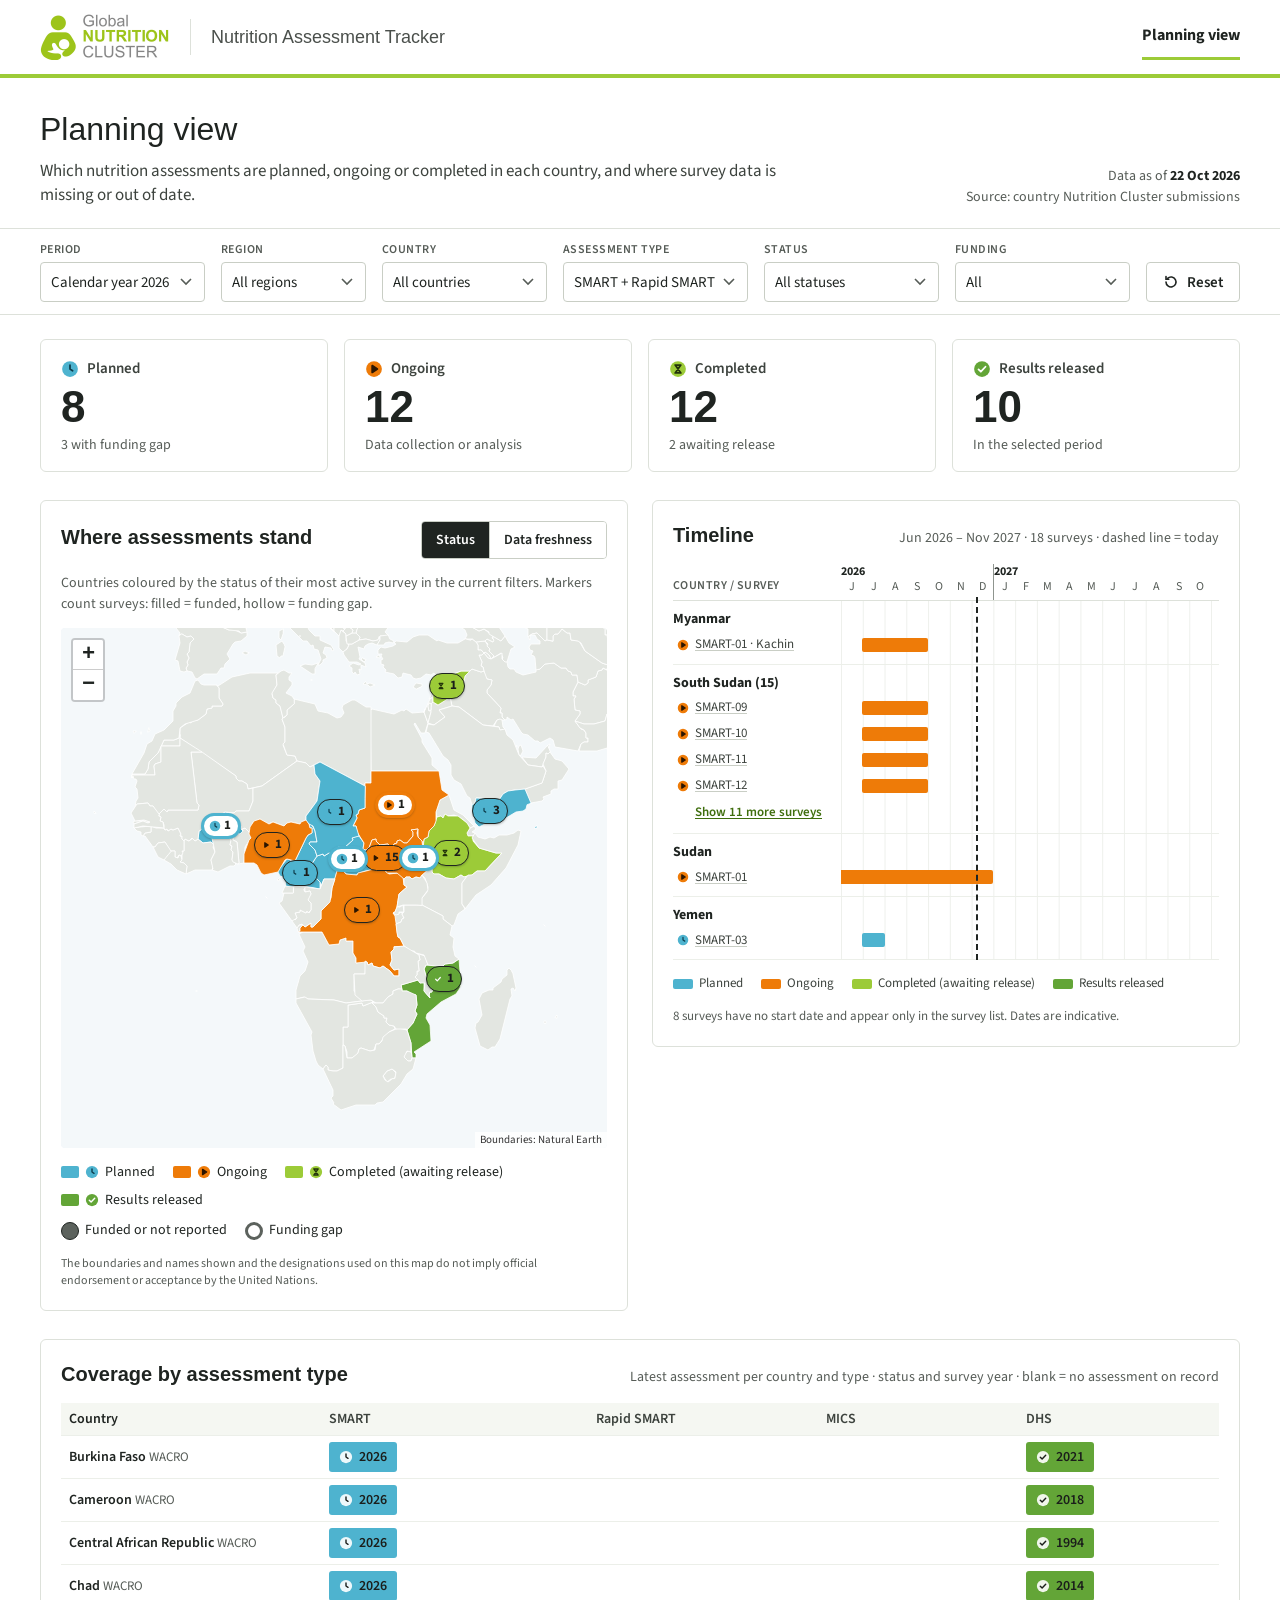
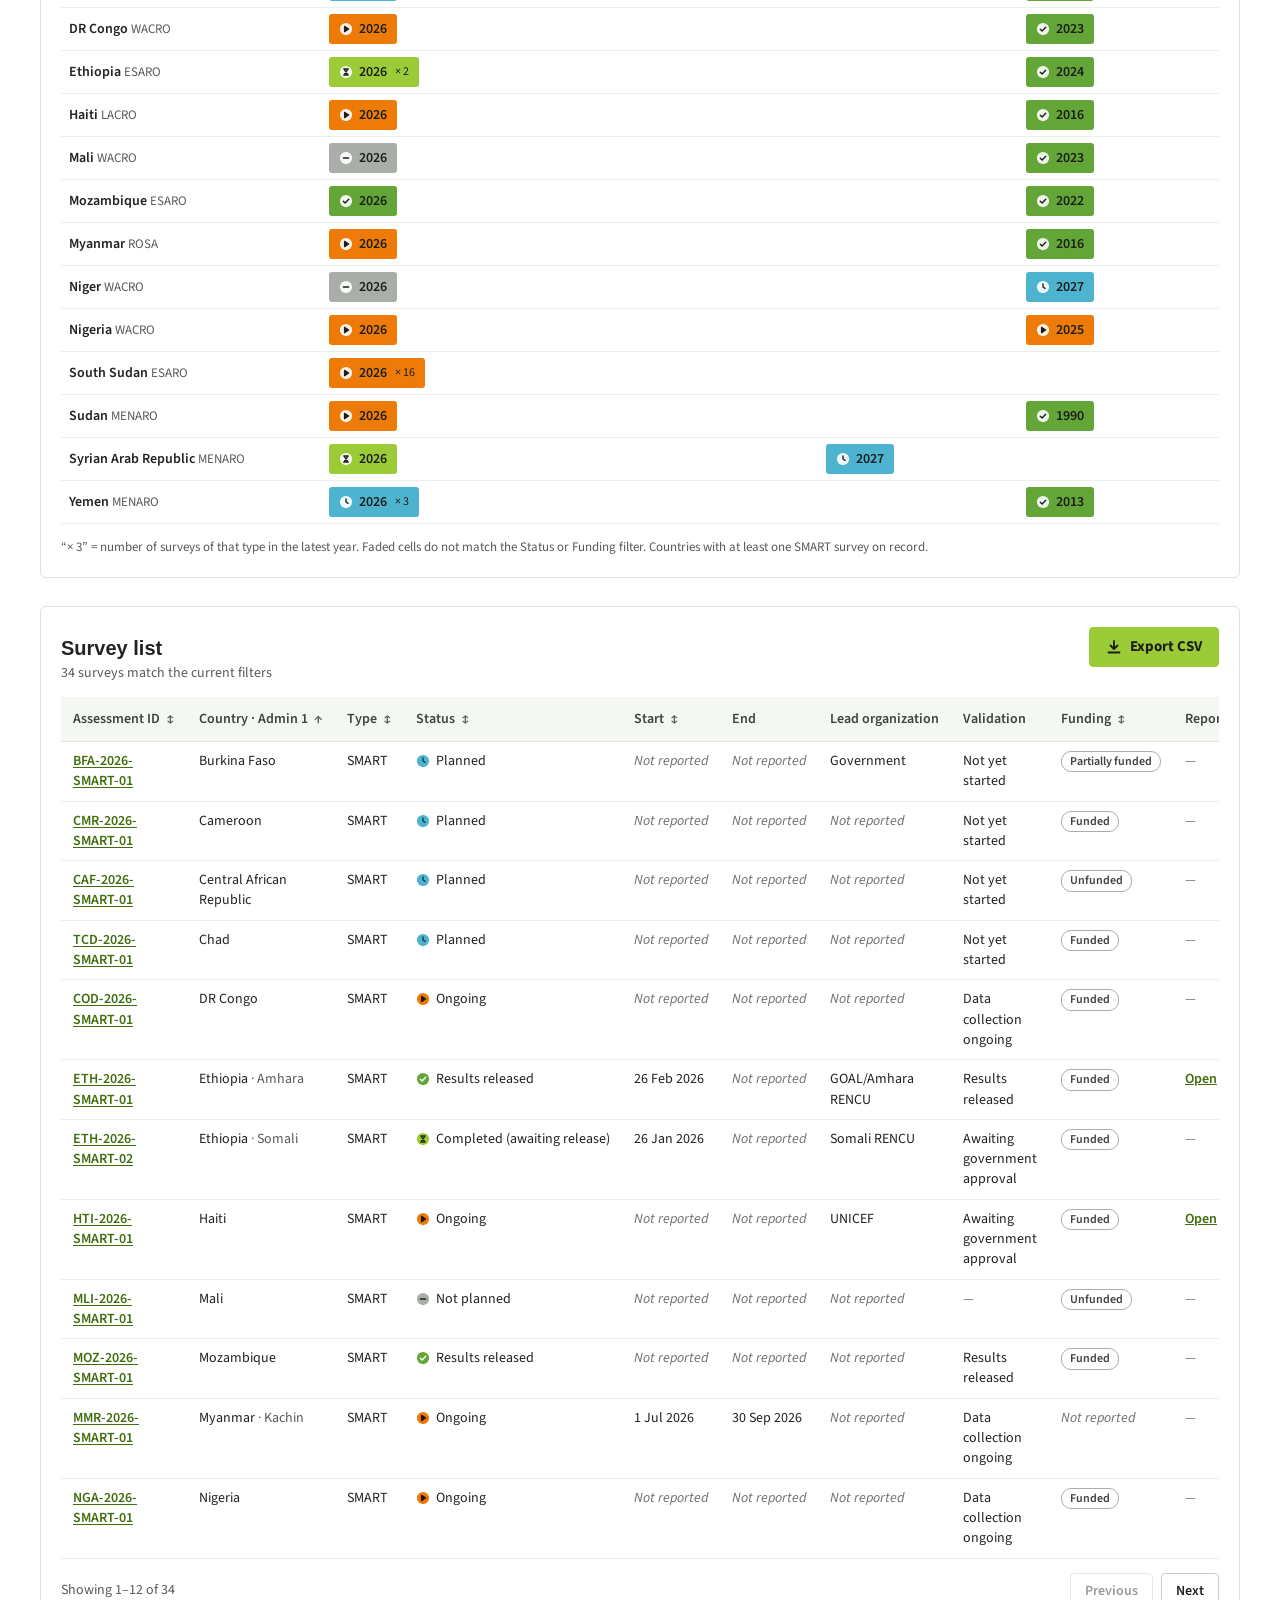
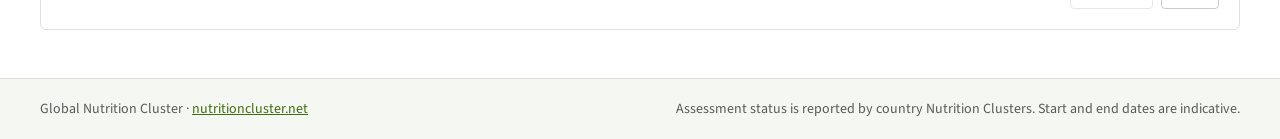
==== index.html @ 2337a6bb "Responsive and accessibility pass: mobile filters, skip link, landmarks" ====
<!doctype html>
<html lang="en">
<head>
  <meta charset="utf-8">
  <meta name="viewport" content="width=device-width, initial-scale=1">
  <title>Planning view – GNC Nutrition Assessment Tracker</title>
  <meta name="description" content="Which nutrition assessments (SMART, Rapid SMART, MICS, DHS) are planned, ongoing or completed in each country, and where survey data is missing or out of date.">
  <link rel="icon" href="data:image/svg+xml,%3Csvg xmlns=%27http://www.w3.org/2000/svg%27 viewBox=%270 0 16 16%27%3E%3Ccircle cx=%278%27 cy=%278%27 r=%277%27 fill=%27%239CCB38%27/%3E%3C/svg%3E">
  <link rel="preconnect" href="https://fonts.googleapis.com">
  <link rel="preconnect" href="https://fonts.gstatic.com" crossorigin>
  <link href="https://fonts.googleapis.com/css2?family=Source+Sans+3:wght@400;600;700&display=swap" rel="stylesheet">
  <link rel="stylesheet" href="assets/vendor/leaflet-1.9.4/leaflet.css">
  <link rel="stylesheet" href="assets/css/tokens.css">
  <link rel="stylesheet" href="assets/css/main.css">
  <script src="assets/vendor/leaflet-1.9.4/leaflet.js"></script>
  <script type="module" src="assets/js/main.js"></script>
</head>
<body>
  <a class="skip-link" href="#content">Skip to the dashboard</a>
  <header class="site-header">
    <div class="wrap">
      <div class="brand">
        <a href="https://www.nutritioncluster.net" aria-label="Global Nutrition Cluster home">
          <img src="assets/img/gnc-logo.png" alt="Global Nutrition Cluster" width="130" height="46">
        </a>
        <span class="brand-divider" aria-hidden="true"></span>
        <span class="brand-name">Nutrition Assessment Tracker</span>
      </div>
      <!-- Results, Methodology and Data & downloads tabs will be added when those pages exist -->
      <nav class="site-nav" aria-label="Tracker sections">
        <a href="./" aria-current="page">Planning view</a>
      </nav>
    </div>
  </header>

  <main id="main">
  <section class="page-title">
    <div class="wrap">
      <div>
        <h1>Planning view</h1>
        <p>Which nutrition assessments are planned, ongoing or completed in each country, and where survey data is missing or out of date.</p>
      </div>
      <div class="data-asof">Data as of <strong id="data-date">…</strong><br>Source: country Nutrition Cluster submissions</div>
    </div>
  </section>

  <div class="filter-bar">
    <form class="filter-form wrap" id="filters" aria-label="Filters"></form>
  </div>

  <div class="content wrap" id="content" tabindex="-1">
    <!-- KPI band -->
    <section class="kpi-band" id="kpis" aria-label="Key figures"></section>

    <!-- Map and timeline -->
    <section class="views">
      <div class="card" id="map-card"></div>
      <div class="card" id="timeline-card"></div>
    </section>

    <!-- Coverage matrix (filled by matrix.js) -->
    <section class="card" id="matrix-card" aria-label="Coverage by assessment type"></section>

    <!-- Survey list (filled by list.js) -->
    <section class="card" id="list-card" aria-label="Survey list"></section>
  </div>
  </main>

  <footer class="site-footer">
    <div class="wrap">
      <span>Global Nutrition Cluster · <a href="https://www.nutritioncluster.net">nutritioncluster.net</a></span>
      <span>Assessment status is reported by country Nutrition Clusters. Start and end dates are indicative.</span>
    </div>
  </footer>

  <!-- Survey detail panel (filled by panel.js) -->
  <div id="panel"></div>
</body>
</html>
---- assets/vendor/leaflet-1.9.4/leaflet.css ----
/* required styles */

.leaflet-pane,
.leaflet-tile,
.leaflet-marker-icon,
.leaflet-marker-shadow,
.leaflet-tile-container,
.leaflet-pane > svg,
.leaflet-pane > canvas,
.leaflet-zoom-box,
.leaflet-image-layer,
.leaflet-layer {
	position: absolute;
	left: 0;
	top: 0;
	}
.leaflet-container {
	overflow: hidden;
	}
.leaflet-tile,
.leaflet-marker-icon,
.leaflet-marker-shadow {
	-webkit-user-select: none;
	   -moz-user-select: none;
	        user-select: none;
	  -webkit-user-drag: none;
	}
/* Prevents IE11 from highlighting tiles in blue */
.leaflet-tile::selection {
	background: transparent;
}
/* Safari renders non-retina tile on retina better with this, but Chrome is worse */
.leaflet-safari .leaflet-tile {
	image-rendering: -webkit-optimize-contrast;
	}
/* hack that prevents hw layers "stretching" when loading new tiles */
.leaflet-safari .leaflet-tile-container {
	width: 1600px;
	height: 1600px;
	-webkit-transform-origin: 0 0;
	}
.leaflet-marker-icon,
.leaflet-marker-shadow {
	display: block;
	}
/* .leaflet-container svg: reset svg max-width decleration shipped in Joomla! (joomla.org) 3.x */
/* .leaflet-container img: map is broken in FF if you have max-width: 100% on tiles */
.leaflet-container .leaflet-overlay-pane svg {
	max-width: none !important;
	max-height: none !important;
	}
.leaflet-container .leaflet-marker-pane img,
.leaflet-container .leaflet-shadow-pane img,
.leaflet-container .leaflet-tile-pane img,
.leaflet-container img.leaflet-image-layer,
.leaflet-container .leaflet-tile {
	max-width: none !important;
	max-height: none !important;
	width: auto;
	padding: 0;
	}

.leaflet-container img.leaflet-tile {
	/* See: https://bugs.chromium.org/p/chromium/issues/detail?id=600120 */
	mix-blend-mode: plus-lighter;
}

.leaflet-container.leaflet-touch-zoom {
	-ms-touch-action: pan-x pan-y;
	touch-action: pan-x pan-y;
	}
.leaflet-container.leaflet-touch-drag {
	-ms-touch-action: pinch-zoom;
	/* Fallback for FF which doesn't support pinch-zoom */
	touch-action: none;
	touch-action: pinch-zoom;
}
.leaflet-container.leaflet-touch-drag.leaflet-touch-zoom {
	-ms-touch-action: none;
	touch-action: none;
}
.leaflet-container {
	-webkit-tap-highlight-color: transparent;
}
.leaflet-container a {
	-webkit-tap-highlight-color: rgba(51, 181, 229, 0.4);
}
.leaflet-tile {
	filter: inherit;
	visibility: hidden;
	}
.leaflet-tile-loaded {
	visibility: inherit;
	}
.leaflet-zoom-box {
	width: 0;
	height: 0;
	-moz-box-sizing: border-box;
	     box-sizing: border-box;
	z-index: 800;
	}
/* workaround for https://bugzilla.mozilla.org/show_bug.cgi?id=888319 */
.leaflet-overlay-pane svg {
	-moz-user-select: none;
	}

.leaflet-pane         { z-index: 400; }

.leaflet-tile-pane    { z-index: 200; }
.leaflet-overlay-pane { z-index: 400; }
.leaflet-shadow-pane  { z-index: 500; }
.leaflet-marker-pane  { z-index: 600; }
.leaflet-tooltip-pane   { z-index: 650; }
.leaflet-popup-pane   { z-index: 700; }

.leaflet-map-pane canvas { z-index: 100; }
.leaflet-map-pane svg    { z-index: 200; }

.leaflet-vml-shape {
	width: 1px;
	height: 1px;
	}
.lvml {
	behavior: url(#default#VML);
	display: inline-block;
	position: absolute;
	}


/* control positioning */

.leaflet-control {
	position: relative;
	z-index: 800;
	pointer-events: visiblePainted; /* IE 9-10 doesn't have auto */
	pointer-events: auto;
	}
.leaflet-top,
.leaflet-bottom {
	position: absolute;
	z-index: 1000;
	pointer-events: none;
	}
.leaflet-top {
	top: 0;
	}
.leaflet-right {
	right: 0;
	}
.leaflet-bottom {
	bottom: 0;
	}
.leaflet-left {
	left: 0;
	}
.leaflet-control {
	float: left;
	clear: both;
	}
.leaflet-right .leaflet-control {
	float: right;
	}
.leaflet-top .leaflet-control {
	margin-top: 10px;
	}
.leaflet-bottom .leaflet-control {
	margin-bottom: 10px;
	}
.leaflet-left .leaflet-control {
	margin-left: 10px;
	}
.leaflet-right .leaflet-control {
	margin-right: 10px;
	}


/* zoom and fade animations */

.leaflet-fade-anim .leaflet-popup {
	opacity: 0;
	-webkit-transition: opacity 0.2s linear;
	   -moz-transition: opacity 0.2s linear;
	        transition: opacity 0.2s linear;
	}
.leaflet-fade-anim .leaflet-map-pane .leaflet-popup {
	opacity: 1;
	}
.leaflet-zoom-animated {
	-webkit-transform-origin: 0 0;
	    -ms-transform-origin: 0 0;
	        transform-origin: 0 0;
	}
svg.leaflet-zoom-animated {
	will-change: transform;
}

.leaflet-zoom-anim .leaflet-zoom-animated {
	-webkit-transition: -webkit-transform 0.25s cubic-bezier(0,0,0.25,1);
	   -moz-transition:    -moz-transform 0.25s cubic-bezier(0,0,0.25,1);
	        transition:         transform 0.25s cubic-bezier(0,0,0.25,1);
	}
.leaflet-zoom-anim .leaflet-tile,
.leaflet-pan-anim .leaflet-tile {
	-webkit-transition: none;
	   -moz-transition: none;
	        transition: none;
	}

.leaflet-zoom-anim .leaflet-zoom-hide {
	visibility: hidden;
	}


/* cursors */

.leaflet-interactive {
	cursor: pointer;
	}
.leaflet-grab {
	cursor: -webkit-grab;
	cursor:    -moz-grab;
	cursor:         grab;
	}
.leaflet-crosshair,
.leaflet-crosshair .leaflet-interactive {
	cursor: crosshair;
	}
.leaflet-popup-pane,
.leaflet-control {
	cursor: auto;
	}
.leaflet-dragging .leaflet-grab,
.leaflet-dragging .leaflet-grab .leaflet-interactive,
.leaflet-dragging .leaflet-marker-draggable {
	cursor: move;
	cursor: -webkit-grabbing;
	cursor:    -moz-grabbing;
	cursor:         grabbing;
	}

/* marker & overlays interactivity */
.leaflet-marker-icon,
.leaflet-marker-shadow,
.leaflet-image-layer,
.leaflet-pane > svg path,
.leaflet-tile-container {
	pointer-events: none;
	}

.leaflet-marker-icon.leaflet-interactive,
.leaflet-image-layer.leaflet-interactive,
.leaflet-pane > svg path.leaflet-interactive,
svg.leaflet-image-layer.leaflet-interactive path {
	pointer-events: visiblePainted; /* IE 9-10 doesn't have auto */
	pointer-events: auto;
	}

/* visual tweaks */

.leaflet-container {
	background: #ddd;
	outline-offset: 1px;
	}
.leaflet-container a {
	color: #0078A8;
	}
.leaflet-zoom-box {
	border: 2px dotted #38f;
	background: rgba(255,255,255,0.5);
	}


/* general typography */
.leaflet-container {
	font-family: "Helvetica Neue", Arial, Helvetica, sans-serif;
	font-size: 12px;
	font-size: 0.75rem;
	line-height: 1.5;
	}


/* general toolbar styles */

.leaflet-bar {
	box-shadow: 0 1px 5px rgba(0,0,0,0.65);
	border-radius: 4px;
	}
.leaflet-bar a {
	background-color: #fff;
	border-bottom: 1px solid #ccc;
	width: 26px;
	height: 26px;
	line-height: 26px;
	display: block;
	text-align: center;
	text-decoration: none;
	color: black;
	}
.leaflet-bar a,
.leaflet-control-layers-toggle {
	background-position: 50% 50%;
	background-repeat: no-repeat;
	display: block;
	}
.leaflet-bar a:hover,
.leaflet-bar a:focus {
	background-color: #f4f4f4;
	}
.leaflet-bar a:first-child {
	border-top-left-radius: 4px;
	border-top-right-radius: 4px;
	}
.leaflet-bar a:last-child {
	border-bottom-left-radius: 4px;
	border-bottom-right-radius: 4px;
	border-bottom: none;
	}
.leaflet-bar a.leaflet-disabled {
	cursor: default;
	background-color: #f4f4f4;
	color: #bbb;
	}

.leaflet-touch .leaflet-bar a {
	width: 30px;
	height: 30px;
	line-height: 30px;
	}
.leaflet-touch .leaflet-bar a:first-child {
	border-top-left-radius: 2px;
	border-top-right-radius: 2px;
	}
.leaflet-touch .leaflet-bar a:last-child {
	border-bottom-left-radius: 2px;
	border-bottom-right-radius: 2px;
	}

/* zoom control */

.leaflet-control-zoom-in,
.leaflet-control-zoom-out {
	font: bold 18px 'Lucida Console', Monaco, monospace;
	text-indent: 1px;
	}

.leaflet-touch .leaflet-control-zoom-in, .leaflet-touch .leaflet-control-zoom-out  {
	font-size: 22px;
	}


/* layers control */

.leaflet-control-layers {
	box-shadow: 0 1px 5px rgba(0,0,0,0.4);
	background: #fff;
	border-radius: 5px;
	}
.leaflet-control-layers-toggle {
	background-image: url(images/layers.png);
	width: 36px;
	height: 36px;
	}
.leaflet-retina .leaflet-control-layers-toggle {
	background-image: url(images/layers-2x.png);
	background-size: 26px 26px;
	}
.leaflet-touch .leaflet-control-layers-toggle {
	width: 44px;
	height: 44px;
	}
.leaflet-control-layers .leaflet-control-layers-list,
.leaflet-control-layers-expanded .leaflet-control-layers-toggle {
	display: none;
	}
.leaflet-control-layers-expanded .leaflet-control-layers-list {
	display: block;
	position: relative;
	}
.leaflet-control-layers-expanded {
	padding: 6px 10px 6px 6px;
	color: #333;
	background: #fff;
	}
.leaflet-control-layers-scrollbar {
	overflow-y: scroll;
	overflow-x: hidden;
	padding-right: 5px;
	}
.leaflet-control-layers-selector {
	margin-top: 2px;
	position: relative;
	top: 1px;
	}
.leaflet-control-layers label {
	display: block;
	font-size: 13px;
	font-size: 1.08333em;
	}
.leaflet-control-layers-separator {
	height: 0;
	border-top: 1px solid #ddd;
	margin: 5px -10px 5px -6px;
	}

/* Default icon URLs */
.leaflet-default-icon-path { /* used only in path-guessing heuristic, see L.Icon.Default */
	background-image: url(images/marker-icon.png);
	}


/* attribution and scale controls */

.leaflet-container .leaflet-control-attribution {
	background: #fff;
	background: rgba(255, 255, 255, 0.8);
	margin: 0;
	}
.leaflet-control-attribution,
.leaflet-control-scale-line {
	padding: 0 5px;
	color: #333;
	line-height: 1.4;
	}
.leaflet-control-attribution a {
	text-decoration: none;
	}
.leaflet-control-attribution a:hover,
.leaflet-control-attribution a:focus {
	text-decoration: underline;
	}
.leaflet-attribution-flag {
	display: inline !important;
	vertical-align: baseline !important;
	width: 1em;
	height: 0.6669em;
	}
.leaflet-left .leaflet-control-scale {
	margin-left: 5px;
	}
.leaflet-bottom .leaflet-control-scale {
	margin-bottom: 5px;
	}
.leaflet-control-scale-line {
	border: 2px solid #777;
	border-top: none;
	line-height: 1.1;
	padding: 2px 5px 1px;
	white-space: nowrap;
	-moz-box-sizing: border-box;
	     box-sizing: border-box;
	background: rgba(255, 255, 255, 0.8);
	text-shadow: 1px 1px #fff;
	}
.leaflet-control-scale-line:not(:first-child) {
	border-top: 2px solid #777;
	border-bottom: none;
	margin-top: -2px;
	}
.leaflet-control-scale-line:not(:first-child):not(:last-child) {
	border-bottom: 2px solid #777;
	}

.leaflet-touch .leaflet-control-attribution,
.leaflet-touch .leaflet-control-layers,
.leaflet-touch .leaflet-bar {
	box-shadow: none;
	}
.leaflet-touch .leaflet-control-layers,
.leaflet-touch .leaflet-bar {
	border: 2px solid rgba(0,0,0,0.2);
	background-clip: padding-box;
	}


/* popup */

.leaflet-popup {
	position: absolute;
	text-align: center;
	margin-bottom: 20px;
	}
.leaflet-popup-content-wrapper {
	padding: 1px;
	text-align: left;
	border-radius: 12px;
	}
.leaflet-popup-content {
	margin: 13px 24px 13px 20px;
	line-height: 1.3;
	font-size: 13px;
	font-size: 1.08333em;
	min-height: 1px;
	}
.leaflet-popup-content p {
	margin: 17px 0;
	margin: 1.3em 0;
	}
.leaflet-popup-tip-container {
	width: 40px;
	height: 20px;
	position: absolute;
	left: 50%;
	margin-top: -1px;
	margin-left: -20px;
	overflow: hidden;
	pointer-events: none;
	}
.leaflet-popup-tip {
	width: 17px;
	height: 17px;
	padding: 1px;

	margin: -10px auto 0;
	pointer-events: auto;

	-webkit-transform: rotate(45deg);
	   -moz-transform: rotate(45deg);
	    -ms-transform: rotate(45deg);
	        transform: rotate(45deg);
	}
.leaflet-popup-content-wrapper,
.leaflet-popup-tip {
	background: white;
	color: #333;
	box-shadow: 0 3px 14px rgba(0,0,0,0.4);
	}
.leaflet-container a.leaflet-popup-close-button {
	position: absolute;
	top: 0;
	right: 0;
	border: none;
	text-align: center;
	width: 24px;
	height: 24px;
	font: 16px/24px Tahoma, Verdana, sans-serif;
	color: #757575;
	text-decoration: none;
	background: transparent;
	}
.leaflet-container a.leaflet-popup-close-button:hover,
.leaflet-container a.leaflet-popup-close-button:focus {
	color: #585858;
	}
.leaflet-popup-scrolled {
	overflow: auto;
	}

.leaflet-oldie .leaflet-popup-content-wrapper {
	-ms-zoom: 1;
	}
.leaflet-oldie .leaflet-popup-tip {
	width: 24px;
	margin: 0 auto;

	-ms-filter: "progid:DXImageTransform.Microsoft.Matrix(M11=0.70710678, M12=0.70710678, M21=-0.70710678, M22=0.70710678)";
	filter: progid:DXImageTransform.Microsoft.Matrix(M11=0.70710678, M12=0.70710678, M21=-0.70710678, M22=0.70710678);
	}

.leaflet-oldie .leaflet-control-zoom,
.leaflet-oldie .leaflet-control-layers,
.leaflet-oldie .leaflet-popup-content-wrapper,
.leaflet-oldie .leaflet-popup-tip {
	border: 1px solid #999;
	}


/* div icon */

.leaflet-div-icon {
	background: #fff;
	border: 1px solid #666;
	}


/* Tooltip */
/* Base styles for the element that has a tooltip */
.leaflet-tooltip {
	position: absolute;
	padding: 6px;
	background-color: #fff;
	border: 1px solid #fff;
	border-radius: 3px;
	color: #222;
	white-space: nowrap;
	-webkit-user-select: none;
	-moz-user-select: none;
	-ms-user-select: none;
	user-select: none;
	pointer-events: none;
	box-shadow: 0 1px 3px rgba(0,0,0,0.4);
	}
.leaflet-tooltip.leaflet-interactive {
	cursor: pointer;
	pointer-events: auto;
	}
.leaflet-tooltip-top:before,
.leaflet-tooltip-bottom:before,
.leaflet-tooltip-left:before,
.leaflet-tooltip-right:before {
	position: absolute;
	pointer-events: none;
	border: 6px solid transparent;
	background: transparent;
	content: "";
	}

/* Directions */

.leaflet-tooltip-bottom {
	margin-top: 6px;
}
.leaflet-tooltip-top {
	margin-top: -6px;
}
.leaflet-tooltip-bottom:before,
.leaflet-tooltip-top:before {
	left: 50%;
	margin-left: -6px;
	}
.leaflet-tooltip-top:before {
	bottom: 0;
	margin-bottom: -12px;
	border-top-color: #fff;
	}
.leaflet-tooltip-bottom:before {
	top: 0;
	margin-top: -12px;
	margin-left: -6px;
	border-bottom-color: #fff;
	}
.leaflet-tooltip-left {
	margin-left: -6px;
}
.leaflet-tooltip-right {
	margin-left: 6px;
}
.leaflet-tooltip-left:before,
.leaflet-tooltip-right:before {
	top: 50%;
	margin-top: -6px;
	}
.leaflet-tooltip-left:before {
	right: 0;
	margin-right: -12px;
	border-left-color: #fff;
	}
.leaflet-tooltip-right:before {
	left: 0;
	margin-left: -12px;
	border-right-color: #fff;
	}

/* Printing */

@media print {
	/* Prevent printers from removing background-images of controls. */
	.leaflet-control {
		-webkit-print-color-adjust: exact;
		print-color-adjust: exact;
		}
	}
---- assets/css/tokens.css ----
/* Design tokens. Brand colours from the GNC brand book 2020 (CLAUDE.md section 7);
   neutrals, sizes and radii from the Claude Design mockup in design/. */
:root {
  /* Brand palette */
  --gnc-green: #9CCB38;         /* primary; "Completed, awaiting release" */
  --gnc-green-dark: #63A537;    /* "Results released" */
  --gnc-green-teal: #37A76F;
  --gnc-teal: #44C1A3;
  --gnc-blue: #4EB3CF;          /* "Planned" */
  --gnc-sky: #51C3F9;
  --gnc-orange: #EE7B08;        /* "Ongoing" */
  --gnc-grey: #808080;
  --gnc-slate: #455F51;
  --gnc-olive: #94A17F;
  --gnc-khaki: #89824E;

  /* Status colours: every block reads these, never the hex codes directly */
  --status-planned: var(--gnc-blue);
  --status-ongoing: var(--gnc-orange);
  --status-completed: var(--gnc-green);
  --status-released: var(--gnc-green-dark);
  --status-not-planned: #A9AFA8;

  /* Freshness scale (map, "Data freshness" mode) */
  --fresh-1: #4E8F2A;           /* < 1 year */
  --fresh-2: #8DBE3F;           /* 1–2 years */
  --fresh-3: #C9DF97;           /* 2–3 years */
  --fresh-4: #C4C4C4;           /* > 3 years */
  --fresh-never: #6E6E6E;       /* never (hatched) */

  /* Text */
  --text: #1F2421;
  --text-strong: #1B1E1B;
  --text-secondary: #3D433E;
  --text-muted: #565C57;
  --text-faint: #6B716C;        /* "Not reported" */
  --text-brand: #4A4F4B;        /* product name in the header */

  /* Surfaces and lines */
  --surface: #FFFFFF;
  --surface-alt: #F5F7F2;
  --surface-hover: #FAFBF8;
  --map-water: #F4F8FA;
  --border: #DDE1DA;
  --border-input: #C9CEC5;
  --border-row: #ECEFE9;
  --border-badge: #A9AFA8;

  /* Interaction */
  --link: #3F6E0E;
  --link-hover: #2C4F08;
  --focus: #2A8BAA;
  --pressed: #1F2421;           /* border of a selected KPI tile, active toggle */

  /* Type */
  --font-title: Arial, "Helvetica Neue", Helvetica, sans-serif;   /* titles, KPI numbers */
  --font-body: "Source Sans 3", "Source Sans Pro", Arial, sans-serif;

  /* Layout */
  --page-max: 1440px;
  --page-pad: 40px;
  --radius-card: 6px;
  --radius-input: 4px;
}

@media (max-width: 899px) {
  :root { --page-pad: 24px; }
}

@media (max-width: 639px) {
  :root { --page-pad: 16px; }
}
---- assets/css/main.css ----
/* Layout and components of the Planning view.
   Values follow the Claude Design mockup (design/Desktop – Planning view-html/Main.dc.html).
   Colours and fonts come from tokens.css. */

*,
*::before,
*::after { box-sizing: border-box; }

html { -webkit-text-size-adjust: 100%; }

body {
  margin: 0;
  font-family: var(--font-body);
  font-size: 16px;
  line-height: 1.45;
  color: var(--text);
  background: var(--surface);
}

a { color: var(--link); }
a:hover { color: var(--link-hover); }
button, select, input { font-family: inherit; }
:focus-visible { outline: 3px solid var(--focus); outline-offset: 2px; }

.h { font-family: var(--font-title); }
.lbl { font-size: 12px; font-weight: 600; letter-spacing: 0.04em; text-transform: uppercase; color: var(--text-muted); }
.mute { color: var(--text-muted); }
.nr { color: var(--text-faint); font-style: italic; }   /* "Not reported" */

.visually-hidden {
  position: absolute; width: 1px; height: 1px; padding: 0; margin: -1px;
  overflow: hidden; clip: rect(0 0 0 0); white-space: nowrap; border: 0;
}

.wrap { max-width: var(--page-max); margin: 0 auto; padding-left: var(--page-pad); padding-right: var(--page-pad); }

/* ---------- Header ---------- */
.site-header { border-bottom: 4px solid var(--gnc-green); }
.site-header .wrap {
  padding-top: 14px; padding-bottom: 14px;
  display: flex; flex-wrap: wrap; align-items: center; justify-content: space-between; gap: 16px 32px;
}
.brand { display: flex; align-items: center; gap: 20px; }
.brand a { display: flex; }
.brand img { height: 46px; width: auto; display: block; }
.brand-divider { width: 1px; height: 36px; background: var(--border); }
.brand-name { font-family: var(--font-title); font-size: 18px; color: var(--text-brand); }

.site-nav { display: flex; flex-wrap: wrap; gap: 4px 24px; font-size: 16px; }
.site-nav a { color: var(--text-secondary); text-decoration: none; padding: 10px 0; }
.site-nav a[aria-current="page"] { color: var(--text); font-weight: 700; border-bottom: 3px solid var(--gnc-green); }

/* ---------- Page title ---------- */
.page-title .wrap {
  padding-top: 28px; padding-bottom: 20px;
  display: flex; flex-wrap: wrap; align-items: flex-end; justify-content: space-between; gap: 12px 32px;
}
.page-title h1 { margin: 0 0 6px; font-family: var(--font-title); font-size: 32px; font-weight: 400; color: var(--text); }
.page-title p { margin: 0; max-width: 760px; font-size: 17px; line-height: 1.45; color: var(--text-secondary); }
.data-asof { font-size: 14px; color: var(--text-muted); text-align: right; line-height: 1.5; }
.data-asof strong { color: var(--text); }

/* ---------- Filter bar (sticky) ---------- */
.filter-bar {
  position: sticky; top: 0; z-index: 20;
  background: var(--surface);
  border-top: 1px solid var(--border); border-bottom: 1px solid var(--border);
}
.filter-form { padding-top: 12px; padding-bottom: 12px; }
.filter-fields { display: flex; flex-wrap: wrap; align-items: flex-end; gap: 12px 16px; }
.filter-form .filter-toggle { display: none; }   /* shown on phones only */
.filter-count { font-weight: 700; }

.skip-link {
  position: absolute; left: 16px; top: -48px; z-index: 100;
  padding: 10px 14px; border-radius: var(--radius-input);
  background: var(--text); color: #FFFFFF; font-weight: 600; text-decoration: none;
}
.skip-link:focus { top: 8px; color: #FFFFFF; }
.content:focus { outline: none; }

@media (prefers-reduced-motion: reduce) {
  *, *::before, *::after { transition: none !important; animation: none !important; scroll-behavior: auto !important; }
}
.field { display: flex; flex-direction: column; gap: 4px; flex: 1 1 160px; min-width: 0; }
.field.w-140 { flex-basis: 140px; }
.field.w-170 { flex-basis: 170px; }
.field.w-180 { flex-basis: 180px; }

.sel {
  appearance: none;
  height: 40px; min-width: 0; width: 100%;
  padding: 0 32px 0 10px;
  border: 1px solid var(--border-input); border-radius: var(--radius-input);
  background: var(--surface) url("data:image/svg+xml,%3Csvg xmlns='http://www.w3.org/2000/svg' width='12' height='8'%3E%3Cpath d='M1 1l5 5 5-5' fill='none' stroke='%23565C57' stroke-width='1.6'/%3E%3C/svg%3E") no-repeat right 12px center;
  font-size: 15px; color: var(--text);
  cursor: pointer;
}

.btn {
  height: 40px; padding: 0 16px;
  display: inline-flex; align-items: center; gap: 8px;
  border: 1px solid var(--border-input); border-radius: var(--radius-input);
  background: var(--surface); color: var(--text);
  font-size: 15px; font-weight: 600; cursor: pointer; text-decoration: none;
}
.btn:hover { background: var(--surface-hover); }
.btn-primary { border-color: var(--gnc-green); background: var(--gnc-green); color: var(--text-strong); font-weight: 700; }
.btn-primary:hover { background: #8FBC2F; color: var(--text-strong); }

/* ---------- Main ---------- */
.content { padding-top: 24px; padding-bottom: 48px; display: flex; flex-direction: column; gap: 28px; }

.notice {
  padding: 12px 14px; border: 1px solid #E4B98A; border-radius: var(--radius-input);
  background: #FDF6EE; color: #5A3410; font-size: 14px;
}

/* KPI band */
.kpi-band { display: grid; grid-template-columns: repeat(auto-fit, minmax(min(240px, 100%), 1fr)); gap: 16px; }
.kpi {
  text-align: left; cursor: pointer;
  background: var(--surface);
  border: 1px solid var(--border); border-radius: var(--radius-card);
  padding: 18px 20px 16px;
  display: flex; flex-direction: column; gap: 6px;
  font-family: inherit; color: var(--text);
}
.kpi:hover { background: var(--surface-hover); }
.kpi[aria-pressed="true"] { border-color: var(--pressed); }
.kpi-label { display: flex; align-items: center; gap: 8px; font-size: 15px; font-weight: 600; color: var(--text-secondary); }
.kpi-value { font-family: var(--font-title); font-size: 44px; line-height: 1; font-weight: 700; color: var(--text); }
.kpi-sub { font-size: 14px; color: var(--text-muted); min-height: 20px; }

/* Cards */
.views { display: grid; grid-template-columns: repeat(auto-fit, minmax(min(560px, 100%), 1fr)); gap: 24px; align-items: start; }
.card {
  border: 1px solid var(--border); border-radius: var(--radius-card); background: var(--surface);
  padding: 20px; display: flex; flex-direction: column; gap: 14px; min-width: 0;
}
.card-head { display: flex; flex-wrap: wrap; justify-content: space-between; align-items: baseline; gap: 8px 12px; }
.card-head h2 { margin: 0; font-family: var(--font-title); font-size: 20px; font-weight: 700; }
.card-note { font-size: 14px; color: var(--text-muted); }

.placeholder {
  display: grid; place-items: center; min-height: 180px; padding: 16px;
  border: 1px dashed var(--border-input); border-radius: var(--radius-input);
  background: var(--surface-alt); color: var(--text-muted); font-size: 14px; text-align: center;
}
.placeholder.tall { min-height: 420px; }

/* Status icon (circle + glyph), used everywhere so status never relies on colour alone */
.st-icon { flex: none; display: block; }

/* ---------- Map ---------- */
.segmented { display: flex; border: 1px solid var(--border-input); border-radius: var(--radius-input); overflow: hidden; }
.segmented button {
  border: 0; padding: 0 14px; height: 36px; font-size: 14px; font-weight: 600; cursor: pointer;
  background: var(--surface); color: var(--text);
}
.segmented button + button { border-left: 1px solid var(--border-input); }
.segmented button[aria-pressed="true"] { background: var(--pressed); color: #FFFFFF; }
.segmented button:focus-visible { outline-offset: -3px; }
.map-caption { margin: 0; }
.map-box { position: relative; border-radius: var(--radius-input); overflow: hidden; background: var(--map-water); }
.map { height: 520px; background: var(--map-water); font-family: var(--font-body); }
.map .leaflet-control-attribution { font-size: 11px; background: rgba(255, 255, 255, 0.8); }
.map .leaflet-control-zoom a { color: var(--text); }
.map-marker-wrap { background: none; border: 0; }
.map-marker {
  position: absolute; left: 0; top: 0;
  transform: translate(calc(-50% + var(--dx, 0px)), -50%);
  display: flex; align-items: center; justify-content: center; gap: 3px;
  height: 26px; min-width: 26px; padding: 0 7px 0 5px; border-radius: 13px;
  font-size: 13px; font-weight: 700; color: var(--text-strong); white-space: nowrap; cursor: pointer;
  box-shadow: 0 1px 2px rgba(31, 36, 33, 0.25);
}
.map-marker-fresh { background: #FFFFFF; border: 1.5px solid #5C625D; padding: 0 8px; }
.leaflet-marker-icon:focus-visible .map-marker { outline: 3px solid var(--focus); outline-offset: 2px; }
.map-tip { font-family: var(--font-body); font-size: 13px; line-height: 1.4; color: var(--text); }
.map-tip .tip-row { display: flex; align-items: center; gap: 5px; }
.map-tip .tip-hint { display: block; margin-top: 4px; font-size: 12px; color: var(--text-muted); }

.map-legend { display: flex; flex-wrap: wrap; gap: 10px 32px; font-size: 14px; }
.legend { list-style: none; margin: 0; padding: 0; display: flex; flex-wrap: wrap; gap: 8px 18px; }
.legend li { display: flex; align-items: center; gap: 6px; }
.legend .swatch { width: 18px; height: 12px; border-radius: 2px; }
.legend .dot { width: 18px; height: 18px; border-radius: 9px; }
.legend .dot-filled { background: #5C625D; border: 1.5px solid var(--text); }
.legend .dot-hollow { background: #FFFFFF; border: 3px solid #5C625D; }
.legend-block { display: flex; flex-direction: column; gap: 6px; }
.legend-scale { gap: 0; }
.legend-scale li { flex-direction: column; align-items: stretch; gap: 4px; min-width: 88px; }
.legend-scale .bar { height: 12px; }
.legend-scale .bar-never { background: repeating-linear-gradient(45deg, #6E6E6E 0 2px, #B5B5B5 2px 5px); }
.legend-note { font-size: 13px; color: var(--text-muted); }
.map-disclaimer { margin: 0; font-size: 12px; color: var(--text-muted); }

/* ---------- Timeline ---------- */
.tl-scroll { position: relative; overflow-x: auto; }
.tl { --tl-label: 168px; min-width: 560px; position: relative; }
.tl-head { display: grid; grid-template-columns: var(--tl-label) 1fr; border-bottom: 1px solid var(--border); }
.tl-label-col { padding: 0 0 6px; align-self: end; }
.tl-months { display: grid; grid-template-columns: repeat(18, minmax(0, 1fr)); }
.tl-month { font-size: 12px; color: var(--text-muted); text-align: center; padding-bottom: 6px; line-height: 1.25; }
.tl-jan { border-left: 1px solid #8F958F; }
.tl-year { display: block; font-weight: 700; color: var(--text); min-height: 15px; }
.tl-body { position: relative; }
.tl-grid {
  position: absolute; left: var(--tl-label); right: 0; top: 0; bottom: 0;
  background-image: linear-gradient(to right, #EEF0EC 1px, transparent 1px);
  background-size: calc(100% / 18) 100%;
}
.tl-today { position: absolute; top: -4px; bottom: 0; border-left: 2px dashed var(--text); z-index: 3; pointer-events: none; }
.tl-group { position: relative; border-bottom: 1px solid var(--border-row); padding-bottom: 6px; }
.tl-country { padding: 8px 0 2px; font-size: 14px; font-weight: 700; color: var(--text); }
.tl-row { display: grid; grid-template-columns: var(--tl-label) 1fr; align-items: center; min-height: 26px; }
.tl-name {
  all: unset; cursor: pointer; display: flex; align-items: center; gap: 6px; min-width: 0;
  padding-left: 4px; font-size: 13px; color: var(--text-secondary); white-space: nowrap;
}
.tl-name span { overflow: hidden; text-overflow: ellipsis; text-decoration: underline; text-decoration-color: var(--border-input); text-underline-offset: 2px; }
.tl-name:focus-visible, .tl-more:focus-visible { outline: 3px solid var(--focus); outline-offset: 2px; }
.tl-track { position: relative; height: 26px; }
.tl-bar { position: absolute; top: 6px; height: 14px; border: 0; border-radius: 2px; padding: 0; cursor: pointer; z-index: 2; }
.tl-bar.cut-left { border-radius: 0 2px 2px 0; }
.tl-bar.cut-right { border-radius: 2px 0 0 2px; }
.tl-bar.cut-left.cut-right { border-radius: 0; }
.tl-bar:hover { filter: brightness(0.92); }
.tl-planned, .swatch-planned { background: var(--status-planned); }
.tl-ongoing, .swatch-ongoing { background: var(--status-ongoing); }
.tl-completed, .swatch-completed { background: var(--status-completed); }
.tl-released, .swatch-released { background: var(--status-released); }
.tl-legend { font-size: 13px; color: var(--text-secondary); }
.tl-legend .swatch { width: 20px; height: 10px; }
.tl-more {
  all: unset; cursor: pointer; display: inline-block; margin: 2px 0 2px 22px; min-height: 24px;
  font-size: 13px; font-weight: 600; color: var(--link); text-decoration: underline; text-underline-offset: 2px;
}
.tl-footnote { margin: 0; font-size: 13px; }
.tl-empty { margin: 0; padding: 24px 0; text-align: center; color: var(--text-muted); font-size: 14px; }

/* Phone version of the timeline: list grouped by month */
.tl-mobile { display: none; }
.tl-m-month { margin: 12px 0 4px; font-family: var(--font-title); font-size: 15px; }
.tl-m-month:first-child { margin-top: 0; }
.tl-m-list { list-style: none; margin: 0; padding: 0; }
.tl-m-item {
  all: unset; cursor: pointer; box-sizing: border-box; width: 100%;
  display: flex; gap: 8px; align-items: flex-start; padding: 8px 0; border-bottom: 1px solid var(--border-row);
  font-size: 14px; line-height: 1.4;
}
.tl-m-item .st-icon { margin-top: 3px; }
.tl-m-item .mute { display: block; font-size: 13px; }
.tl-m-item:focus-visible { outline: 3px solid var(--focus); outline-offset: 2px; }

/* ---------- Coverage matrix ---------- */
.mx-scroll { position: relative; overflow-x: auto; }
.mx { width: 100%; min-width: 680px; border-collapse: collapse; font-size: 14px; }
.mx th, .mx td { border-bottom: 1px solid var(--border-row); padding: 6px 8px; text-align: left; }
.mx thead th { font-weight: 600; color: var(--text-secondary); background: var(--surface-alt); }
.mx .mx-country { position: sticky; left: 0; z-index: 1; width: 260px; background: var(--surface); font-weight: 600; color: var(--text); }
.mx thead .mx-country { background: var(--surface-alt); }
.mx-region { font-weight: 400; color: var(--text-muted); font-size: 13px; }
.mx-cell {
  all: unset; cursor: pointer; box-sizing: border-box;
  display: inline-flex; align-items: center; gap: 6px; height: 30px; padding: 0 10px; border-radius: 3px;
  font-weight: 600; font-size: 14px; color: var(--text-strong);
}
.mx-cell:hover { filter: brightness(0.94); }
.mx-cell:focus-visible { outline: 3px solid var(--focus); outline-offset: 2px; }
.mx-planned { background: var(--status-planned); }
.mx-ongoing { background: var(--status-ongoing); }
.mx-completed { background: var(--status-completed); }
.mx-released { background: var(--status-released); }
.mx-not_planned { background: var(--status-not-planned); }
.mx-icon { display: flex; }
.mx-icon circle { fill: #FFFFFF; fill-opacity: 0.9; }      /* white disc on the coloured cell, as in the mockup */
.mx-icon path { stroke: var(--text-strong); }
.mx-extra { font-weight: 400; font-size: 12px; }
.mx-faded { opacity: 0.28; }
.mx td.empty { padding: 24px 8px; text-align: center; color: var(--text-muted); }
.mx-note { margin: 0; font-size: 13px; }

/* ---------- Survey list ---------- */
.table-scroll { position: relative; overflow-x: auto; max-width: 100%; }  /* relative: keeps hidden labels inside the scroll area */
.tbl { width: 100%; min-width: 1080px; border-collapse: collapse; font-size: 14px; }
.tbl th {
  text-align: left; font-weight: 600; color: var(--text-secondary);
  background: var(--surface-alt); border-bottom: 1px solid var(--border);
  padding: 0; white-space: nowrap;
}
.tbl th button {
  all: unset; cursor: pointer; display: flex; gap: 6px; align-items: center;
  padding: 10px 12px; min-height: 24px;
}
.tbl th button:focus-visible { outline: 3px solid var(--focus); outline-offset: -3px; }
.tbl th .th { display: block; padding: 10px 12px; }
.tbl td { padding: 9px 12px; border-bottom: 1px solid var(--border-row); vertical-align: top; color: var(--text); }
.tbl tbody tr:hover td { background: var(--surface-hover); }
.tbl td.empty { padding: 24px 12px; text-align: center; color: var(--text-muted); }
.nowrap { white-space: nowrap; }
.strong { font-weight: 600; }
.status-cell { display: flex; align-items: center; gap: 6px; white-space: nowrap; }

.rowbtn {
  all: unset; cursor: pointer; color: var(--link); font-weight: 600;
  text-decoration: underline; text-underline-offset: 2px;
}
.rowbtn:hover { color: var(--link-hover); }
.rowbtn:focus-visible { outline: 3px solid var(--focus); outline-offset: 2px; }

.fund {
  display: inline-block; font-size: 12px; font-weight: 600; color: var(--text-secondary);
  border: 1px solid var(--border-badge); border-radius: 10px; padding: 1px 8px; white-space: nowrap;
}

.pager { display: flex; justify-content: space-between; align-items: center; flex-wrap: wrap; gap: 8px; font-size: 14px; color: var(--text-muted); }
.pager-buttons { display: flex; gap: 8px; }
.btn-small { height: 36px; padding: 0 14px; font-size: 14px; }
.btn:disabled { opacity: 0.45; cursor: default; }
.btn-primary:disabled:hover { background: var(--gnc-green); }

/* ---------- Detail panel (side panel on desktop) ---------- */
body.panel-open { overflow: hidden; }
.panel-backdrop { position: fixed; inset: 0; z-index: 40; background: rgba(31, 36, 33, 0.32); }
.panel {
  position: fixed; top: 0; right: 0; bottom: 0; z-index: 41;
  width: min(440px, 100%);
  background: var(--surface); border-left: 1px solid var(--border);
  display: flex; flex-direction: column; overflow-y: auto;   /* desktop: the whole panel scrolls, actions follow the fields */
}
.panel[hidden], .panel-backdrop[hidden] { display: none; }
.panel-handle { display: none; }
.panel-head {
  border-top: 4px solid var(--gnc-green);
  padding: 20px 24px 16px; border-bottom: 1px solid var(--border);
  display: flex; justify-content: space-between; align-items: flex-start; gap: 12px;
}
.panel-heading { display: flex; flex-direction: column; gap: 6px; }
.panel-heading h2 { margin: 0; font-family: var(--font-title); font-size: 22px; font-weight: 700; }
.panel-status { display: flex; align-items: center; flex-wrap: wrap; gap: 8px; font-size: 15px; font-weight: 600; }
.btn-icon {
  flex: none; width: 40px; height: 40px; display: flex; align-items: center; justify-content: center;
  border: 1px solid var(--border-input); border-radius: var(--radius-input); background: var(--surface);
  color: var(--text); cursor: pointer;
}
.btn-icon:hover { background: var(--surface-hover); }
.panel-body { padding: 8px 24px 16px; }
.panel-fields { margin: 0; display: grid; grid-template-columns: 132px 1fr; font-size: 15px; }
.panel-fields dt { padding: 10px 0; border-bottom: 1px solid var(--border-row); color: var(--text-muted); font-size: 14px; }
.panel-fields dd { margin: 0; padding: 10px 0 10px 8px; border-bottom: 1px solid var(--border-row); overflow-wrap: anywhere; }
.panel-gaps {
  margin-top: 16px; padding: 12px 14px; display: flex; gap: 8px;
  border: 1px solid var(--border); border-radius: var(--radius-input);
  background: var(--surface-alt); font-size: 14px; color: var(--text-secondary);
}
.panel-gaps .notice-icon { display: none; flex: none; margin-top: 2px; }
.panel-foot { padding: 0 24px 24px; display: flex; gap: 10px; flex-wrap: wrap; }
.btn-large { height: 44px; padding: 0 18px; font-size: 16px; }
.no-report {
  display: flex; align-items: center; height: 44px; padding: 0 16px;
  border: 1px dashed var(--border-badge); border-radius: var(--radius-input);
  color: var(--text-muted); font-size: 14px;
}

/* ---------- Footer ---------- */
.site-footer { border-top: 1px solid var(--border); background: var(--surface-alt); }
.site-footer .wrap {
  padding-top: 20px; padding-bottom: 20px;
  display: flex; flex-wrap: wrap; justify-content: space-between; gap: 8px 24px;
  font-size: 14px; color: var(--text-muted);
}

/* ---------- Small screens ---------- */
@media (max-width: 639px) {
  .brand { gap: 12px; }
  .brand img { height: 36px; }
  .brand-divider, .brand-name { display: none; }
  .page-title h1 { font-size: 26px; }
  .page-title p { font-size: 16px; }
  .data-asof { text-align: left; }
  /* Phone: a compact sticky bar with a "Filters" button that unfolds the dropdowns */
  .filter-form .filter-toggle { display: inline-flex; width: 100%; justify-content: center; }
  .filter-fields { display: none; margin-top: 12px; }
  .filter-form.is-open .filter-fields { display: flex; }
  .filter-form.is-open { max-height: calc(100vh - 16px); overflow-y: auto; }
  .field { flex: 1 1 calc(50% - 8px); }
  .filter-fields .btn { flex: 1 1 100%; justify-content: center; }
  .kpi-band { grid-template-columns: repeat(2, minmax(0, 1fr)); gap: 12px; }
  .kpi { padding: 14px 14px 12px; }
  .kpi-value { font-size: 34px; }
  .map { height: 380px; }
  .mx .mx-country { width: 150px; }
  .tl-scroll { display: none; }
  .tl-mobile { display: block; }

  /* Detail panel becomes a bottom sheet (design/Mobile – Survey detail sheet-html) */
  .panel-backdrop { background: rgba(31, 36, 33, 0.45); }
  .panel {
    top: auto; left: 0; width: 100%; height: min(86vh, 724px);
    border-left: 0; border-radius: 12px 12px 0 0;
  }
  .panel-handle { display: block; width: 40px; height: 4px; margin: 8px auto 0; border-radius: 2px; background: var(--border-input); }
  .panel-head { border-top: 0; padding: 10px 16px 14px; }
  .panel-heading h2 { font-size: 21px; }
  .btn-icon { width: 44px; height: 44px; }
  .panel { overflow: hidden; }
  .panel-body { flex: 1; overflow-y: auto; padding: 4px 16px 16px; }   /* phone: fields scroll, button stays at the bottom */
  .panel-fields { grid-template-columns: 128px 1fr; }
  .panel-gaps { margin-top: 14px; border-color: #E4B98A; background: #FDF6EE; color: #5A3410; }
  .panel-gaps .notice-icon { display: block; }
  .panel-foot { padding: 12px 16px 20px; border-top: 1px solid var(--border); }
  .panel-foot > * { flex: 1; justify-content: center; height: 48px; }
}
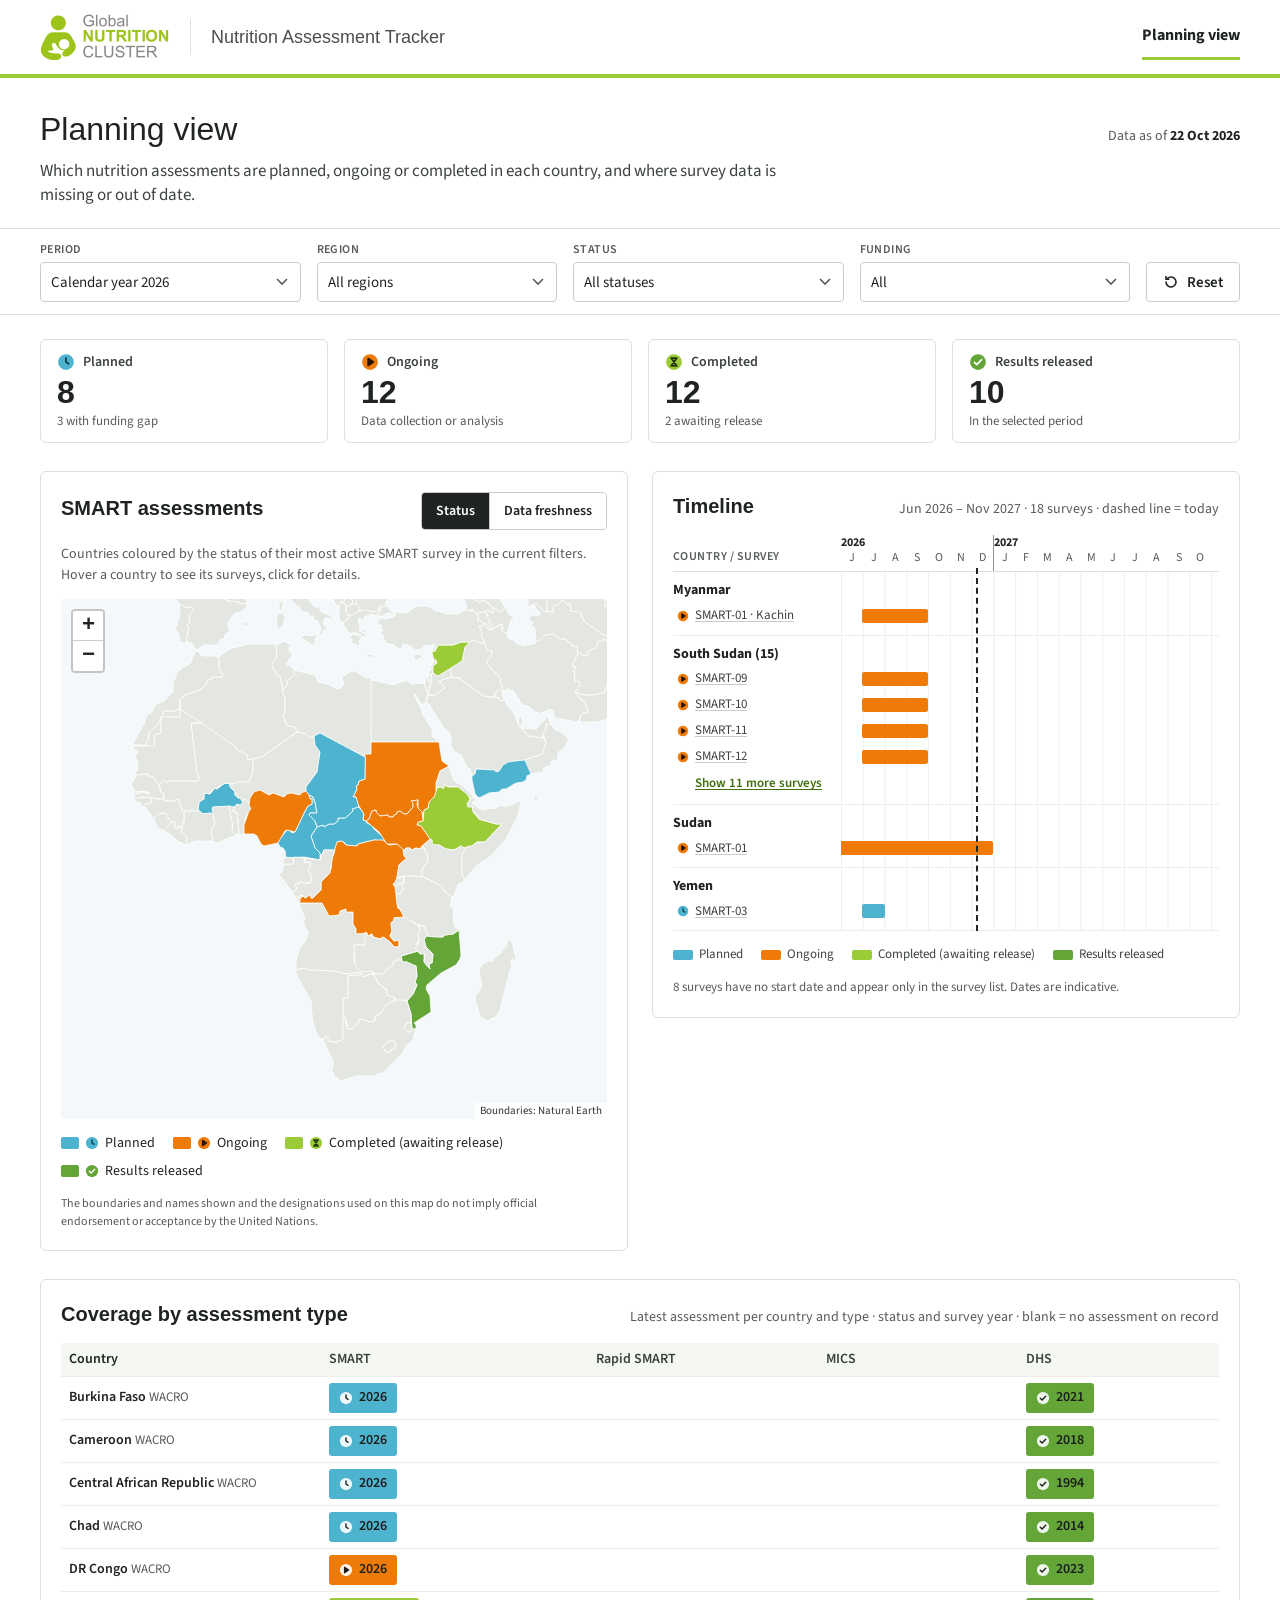
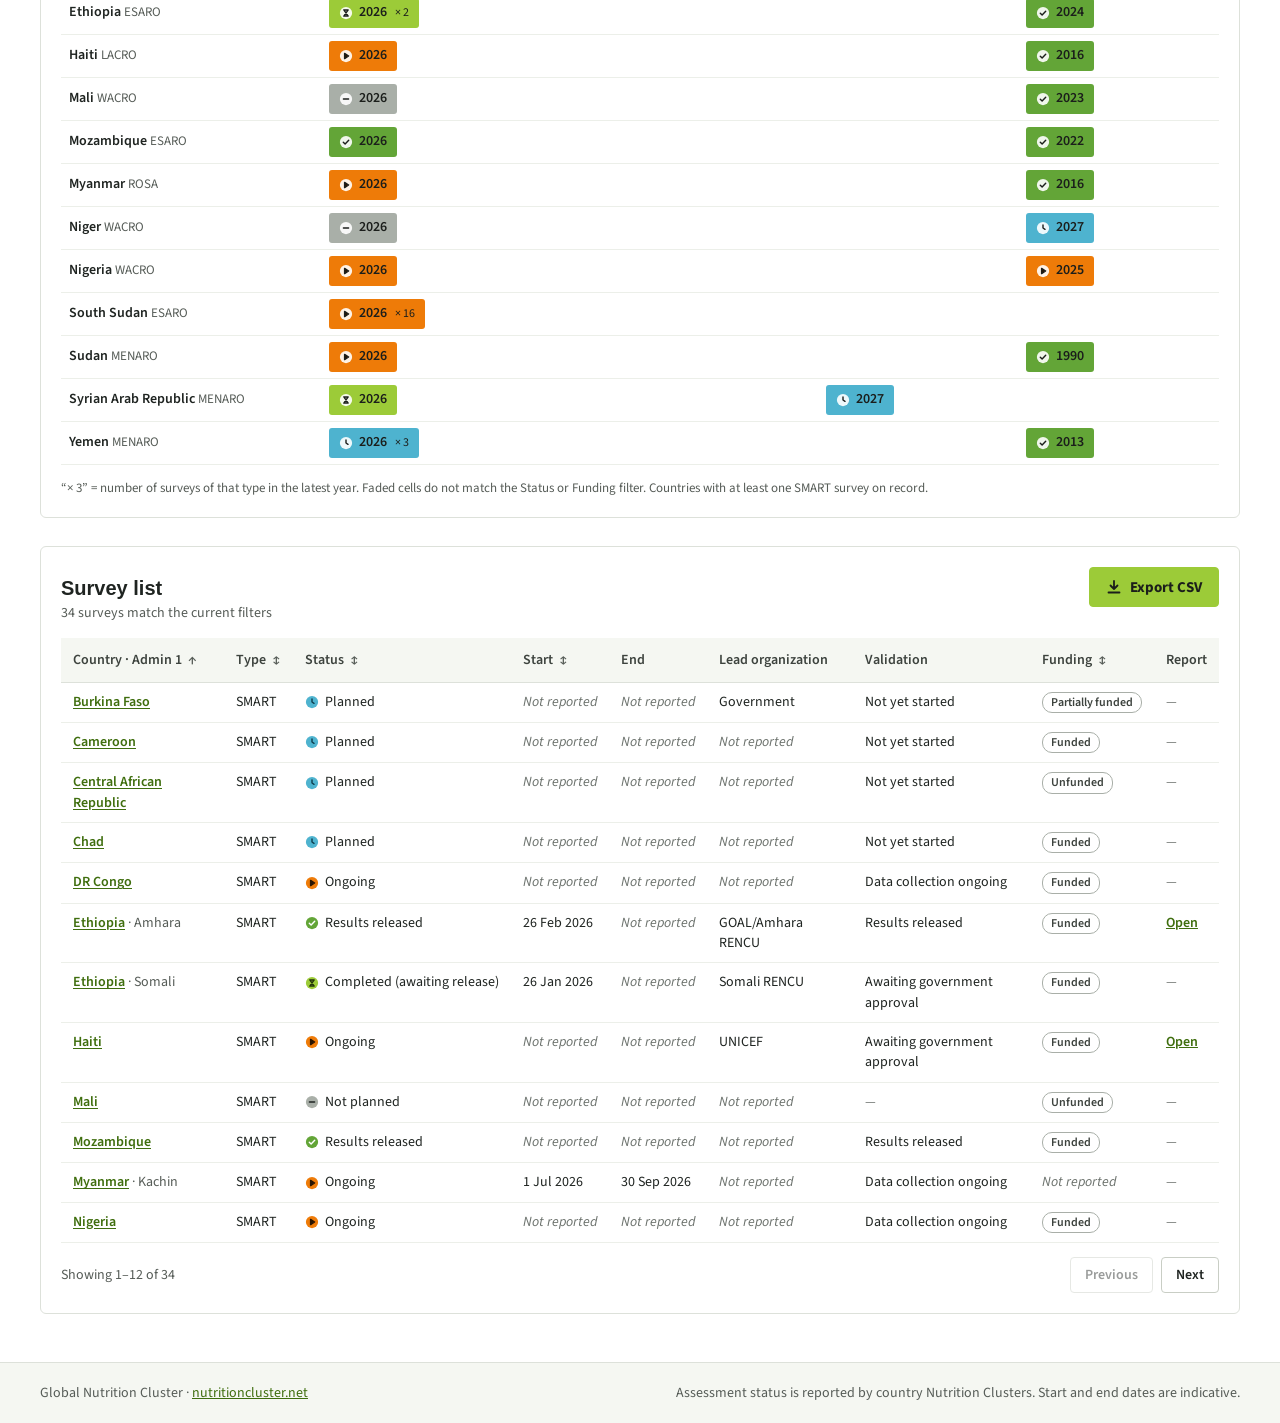
==== commit f89ae523: "Owner feedback: SMART-only filters, map without numbers, country details on hover and click" ====
--- a/index.html
+++ b/index.html
@@ -40,7 +40,7 @@
         <h1>Planning view</h1>
         <p>Which nutrition assessments are planned, ongoing or completed in each country, and where survey data is missing or out of date.</p>
       </div>
-      <div class="data-asof">Data as of <strong id="data-date">…</strong><br>Source: country Nutrition Cluster submissions</div>
+      <div class="data-asof">Data as of <strong id="data-date">…</strong></div>
     </div>
   </section>
 
--- a/assets/css/main.css
+++ b/assets/css/main.css
@@ -53,11 +53,11 @@
 /* ---------- Page title ---------- */
 .page-title .wrap {
   padding-top: 28px; padding-bottom: 20px;
-  display: flex; flex-wrap: wrap; align-items: flex-end; justify-content: space-between; gap: 12px 32px;
+  display: flex; flex-wrap: wrap; align-items: baseline; justify-content: space-between; gap: 12px 32px;   /* "Data as of" sits on the title's line */
 }
 .page-title h1 { margin: 0 0 6px; font-family: var(--font-title); font-size: 32px; font-weight: 400; color: var(--text); }
 .page-title p { margin: 0; max-width: 760px; font-size: 17px; line-height: 1.45; color: var(--text-secondary); }
-.data-asof { font-size: 14px; color: var(--text-muted); text-align: right; line-height: 1.5; }
+.data-asof { font-size: 14px; color: var(--text-muted); text-align: right; white-space: nowrap; }
 .data-asof strong { color: var(--text); }
 
 /* ---------- Filter bar (sticky) ---------- */
@@ -122,15 +122,15 @@
   text-align: left; cursor: pointer;
   background: var(--surface);
   border: 1px solid var(--border); border-radius: var(--radius-card);
-  padding: 18px 20px 16px;
-  display: flex; flex-direction: column; gap: 6px;
+  padding: 12px 16px;
+  display: flex; flex-direction: column; gap: 4px;
   font-family: inherit; color: var(--text);
 }
 .kpi:hover { background: var(--surface-hover); }
 .kpi[aria-pressed="true"] { border-color: var(--pressed); }
-.kpi-label { display: flex; align-items: center; gap: 8px; font-size: 15px; font-weight: 600; color: var(--text-secondary); }
-.kpi-value { font-family: var(--font-title); font-size: 44px; line-height: 1; font-weight: 700; color: var(--text); }
-.kpi-sub { font-size: 14px; color: var(--text-muted); min-height: 20px; }
+.kpi-label { display: flex; align-items: center; gap: 8px; font-size: 14px; font-weight: 600; color: var(--text-secondary); }
+.kpi-value { font-family: var(--font-title); font-size: 32px; line-height: 1; font-weight: 700; color: var(--text); }
+.kpi-sub { font-size: 13px; color: var(--text-muted); min-height: 18px; }
 
 /* Cards */
 .views { display: grid; grid-template-columns: repeat(auto-fit, minmax(min(560px, 100%), 1fr)); gap: 24px; align-items: start; }
@@ -166,28 +166,24 @@
 .map { height: 520px; background: var(--map-water); font-family: var(--font-body); }
 .map .leaflet-control-attribution { font-size: 11px; background: rgba(255, 255, 255, 0.8); }
 .map .leaflet-control-zoom a { color: var(--text); }
-.map-marker-wrap { background: none; border: 0; }
-.map-marker {
-  position: absolute; left: 0; top: 0;
-  transform: translate(calc(-50% + var(--dx, 0px)), -50%);
-  display: flex; align-items: center; justify-content: center; gap: 3px;
-  height: 26px; min-width: 26px; padding: 0 7px 0 5px; border-radius: 13px;
-  font-size: 13px; font-weight: 700; color: var(--text-strong); white-space: nowrap; cursor: pointer;
-  box-shadow: 0 1px 2px rgba(31, 36, 33, 0.25);
-}
-.map-marker-fresh { background: #FFFFFF; border: 1.5px solid #5C625D; padding: 0 8px; }
-.leaflet-marker-icon:focus-visible .map-marker { outline: 3px solid var(--focus); outline-offset: 2px; }
 .map-tip { font-family: var(--font-body); font-size: 13px; line-height: 1.4; color: var(--text); }
-.map-tip .tip-row { display: flex; align-items: center; gap: 5px; }
-.map-tip .tip-hint { display: block; margin-top: 4px; font-size: 12px; color: var(--text-muted); }
+.map-info {
+  position: absolute; bottom: 28px; left: 10px; z-index: 500; width: 260px; max-width: calc(100% - 20px);   /* over the Atlantic, away from the countries */
+  padding: 10px 12px; background: #FFFFFF; border: 1px solid var(--border); border-radius: var(--radius-input);
+  box-shadow: 0 2px 8px rgba(31, 36, 33, 0.18); pointer-events: none;
+}
+.map-info[hidden] { display: none; }
+.map-tip .tip-list { display: flex; flex-direction: column; gap: 3px; margin-top: 6px; }
+.map-tip .tip-row { display: flex; align-items: flex-start; gap: 6px; }
+.map-tip .tip-row .st-icon { margin-top: 3px; }
+.map-tip .tip-fresh { display: block; margin-top: 2px; }
+.map-tip .tip-more { font-size: 12px; color: var(--text-muted); padding-left: 18px; }
+.map-tip .tip-hint { display: block; margin-top: 6px; font-size: 12px; color: var(--text-muted); }
 
 .map-legend { display: flex; flex-wrap: wrap; gap: 10px 32px; font-size: 14px; }
 .legend { list-style: none; margin: 0; padding: 0; display: flex; flex-wrap: wrap; gap: 8px 18px; }
 .legend li { display: flex; align-items: center; gap: 6px; }
 .legend .swatch { width: 18px; height: 12px; border-radius: 2px; }
-.legend .dot { width: 18px; height: 18px; border-radius: 9px; }
-.legend .dot-filled { background: #5C625D; border: 1.5px solid var(--text); }
-.legend .dot-hollow { background: #FFFFFF; border: 3px solid #5C625D; }
 .legend-block { display: flex; flex-direction: column; gap: 6px; }
 .legend-scale { gap: 0; }
 .legend-scale li { flex-direction: column; align-items: stretch; gap: 4px; min-width: 88px; }
@@ -284,7 +280,7 @@
 
 /* ---------- Survey list ---------- */
 .table-scroll { position: relative; overflow-x: auto; max-width: 100%; }  /* relative: keeps hidden labels inside the scroll area */
-.tbl { width: 100%; min-width: 1080px; border-collapse: collapse; font-size: 14px; }
+.tbl { width: 100%; min-width: 960px; border-collapse: collapse; font-size: 14px; }
 .tbl th {
   text-align: left; font-weight: 600; color: var(--text-secondary);
   background: var(--surface-alt); border-bottom: 1px solid var(--border);
@@ -358,6 +354,21 @@
 .panel-gaps .notice-icon { display: none; flex: none; margin-top: 2px; }
 .panel-foot { padding: 0 24px 24px; display: flex; gap: 10px; flex-wrap: wrap; }
 .btn-large { height: 44px; padding: 0 18px; font-size: 16px; }
+.panel-back {
+  all: unset; cursor: pointer; align-self: flex-start; margin-bottom: 4px;
+  font-size: 14px; font-weight: 600; color: var(--link); text-decoration: underline; text-underline-offset: 2px;
+}
+.panel-back:focus-visible { outline: 3px solid var(--focus); outline-offset: 2px; }
+.panel-list { list-style: none; margin: 0; padding: 0; }
+.panel-item {
+  all: unset; cursor: pointer; box-sizing: border-box; width: 100%;
+  display: flex; gap: 10px; align-items: flex-start; padding: 10px 0; border-bottom: 1px solid var(--border-row);
+  font-size: 15px; line-height: 1.4;
+}
+.panel-item:hover strong { text-decoration: underline; }
+.panel-item .st-icon { margin-top: 3px; }
+.panel-item .mute { display: block; font-size: 13px; }
+.panel-item:focus-visible { outline: 3px solid var(--focus); outline-offset: 2px; }
 .no-report {
   display: flex; align-items: center; height: 44px; padding: 0 16px;
   border: 1px dashed var(--border-badge); border-radius: var(--radius-input);
@@ -388,8 +399,8 @@
   .field { flex: 1 1 calc(50% - 8px); }
   .filter-fields .btn { flex: 1 1 100%; justify-content: center; }
   .kpi-band { grid-template-columns: repeat(2, minmax(0, 1fr)); gap: 12px; }
-  .kpi { padding: 14px 14px 12px; }
-  .kpi-value { font-size: 34px; }
+  .kpi { padding: 10px 12px; }
+  .kpi-value { font-size: 28px; }
   .map { height: 380px; }
   .mx .mx-country { width: 150px; }
   .tl-scroll { display: none; }
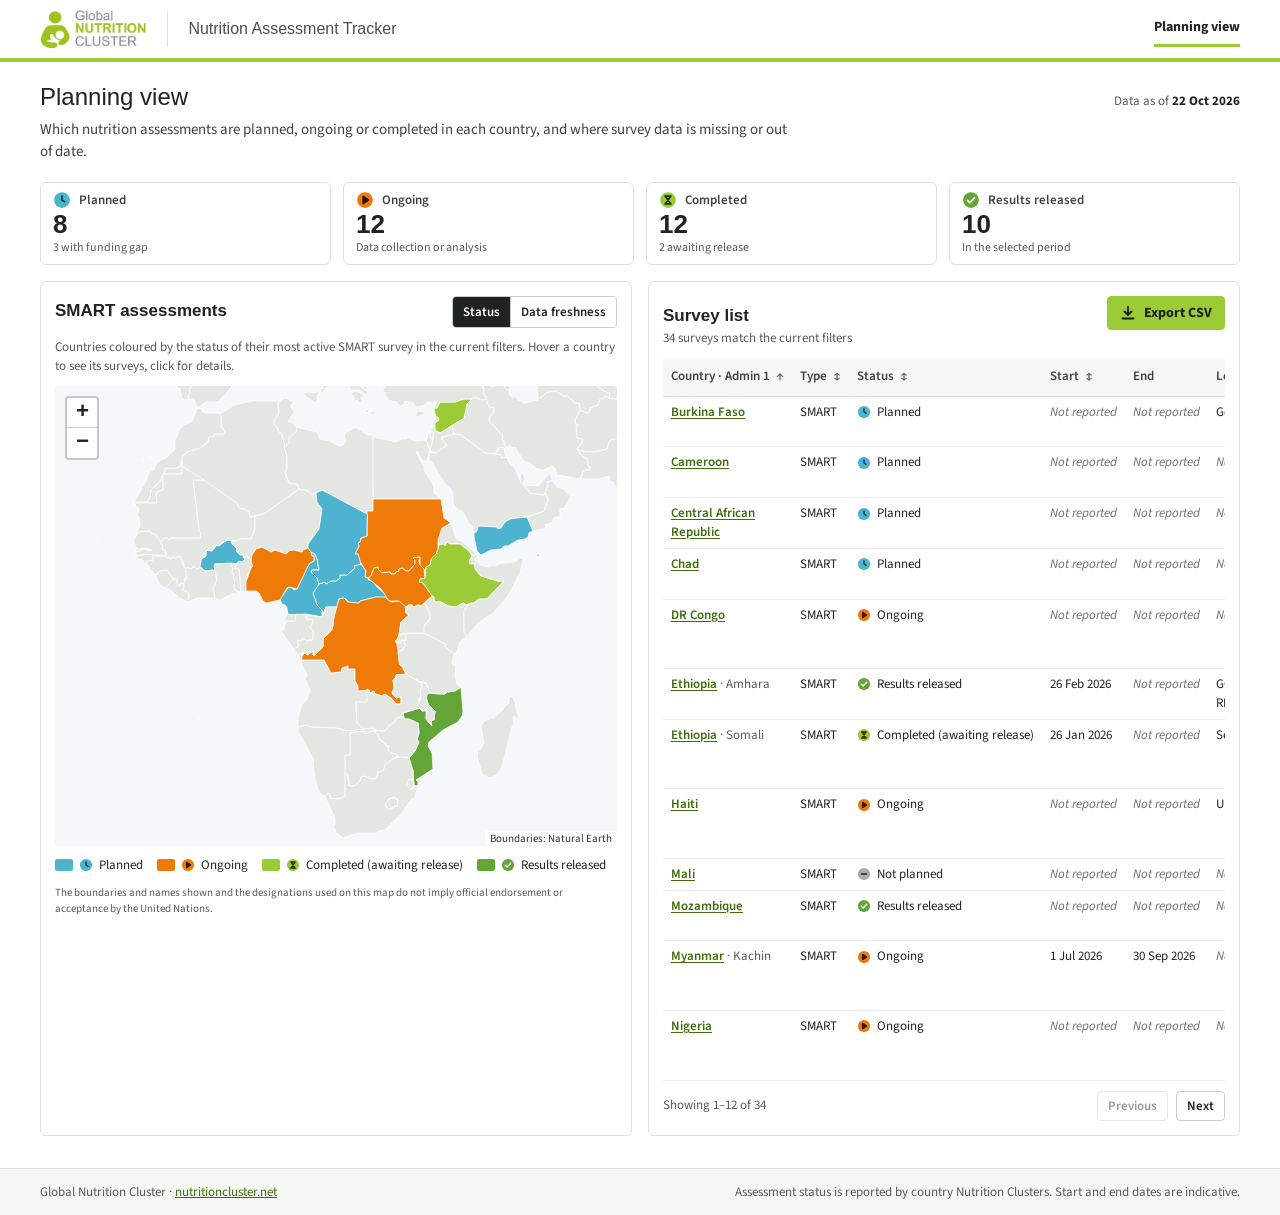
==== commit f2339357: "Test: compact layout, no filters, map and survey list side by side" ====
--- a/index.html
+++ b/index.html
@@ -44,25 +44,15 @@
     </div>
   </section>
 
-  <div class="filter-bar">
-    <form class="filter-form wrap" id="filters" aria-label="Filters"></form>
-  </div>
-
   <div class="content wrap" id="content" tabindex="-1">
     <!-- KPI band -->
     <section class="kpi-band" id="kpis" aria-label="Key figures"></section>
 
-    <!-- Map and timeline -->
+    <!-- Map and survey list side by side (compact-layout test branch: no filters, timeline or matrix) -->
     <section class="views">
       <div class="card" id="map-card"></div>
-      <div class="card" id="timeline-card"></div>
+      <section class="card" id="list-card" aria-label="Survey list"></section>
     </section>
-
-    <!-- Coverage matrix (filled by matrix.js) -->
-    <section class="card" id="matrix-card" aria-label="Coverage by assessment type"></section>
-
-    <!-- Survey list (filled by list.js) -->
-    <section class="card" id="list-card" aria-label="Survey list"></section>
   </div>
   </main>
 
--- a/assets/css/main.css
+++ b/assets/css/main.css
@@ -424,3 +424,64 @@
   .panel-foot { padding: 12px 16px 20px; border-top: 1px solid var(--border); }
   .panel-foot > * { flex: 1; justify-content: center; height: 48px; }
 }
+
+/* ======================================================================
+   Compact layout (test branch "compact-layout", Nov 2026)
+   Smaller type and tighter spacing everywhere; map and survey list side by side.
+   These rules come last so they override the sizes above; delete this block to go back.
+   ====================================================================== */
+body { font-size: 14px; }
+
+.site-header .wrap { padding-top: 10px; padding-bottom: 10px; }
+.brand img { height: 38px; }
+.brand-name { font-size: 16px; }
+.site-nav { font-size: 14px; }
+.site-nav a { padding: 6px 0; }
+
+.page-title .wrap { padding-top: 18px; padding-bottom: 4px; }
+.page-title h1 { font-size: 24px; margin-bottom: 4px; }
+.page-title p { font-size: 15px; }
+.data-asof { font-size: 13px; }
+
+.content { padding-top: 16px; padding-bottom: 32px; gap: 16px; }
+
+.kpi-band { gap: 12px; }
+.kpi { padding: 8px 12px; gap: 2px; }
+.kpi-label { font-size: 13px; }
+.kpi-value { font-size: 26px; }
+.kpi-sub { font-size: 12px; min-height: 16px; }
+
+/* Map and survey list side by side from 1100 px, stacked below */
+.views { grid-template-columns: minmax(0, 1fr); gap: 16px; align-items: stretch; }
+@media (min-width: 1100px) {
+  .views { grid-template-columns: minmax(0, 1fr) minmax(0, 1fr); }
+}
+
+.card { padding: 14px; gap: 10px; }
+.card-head h2 { font-size: 17px; }
+.card-note { font-size: 13px; }
+
+.segmented button { height: 30px; padding: 0 10px; font-size: 13px; }
+.btn { height: 34px; padding: 0 12px; font-size: 14px; }
+.btn-small { height: 30px; padding: 0 10px; font-size: 13px; }
+
+.map { height: 460px; }
+.map-legend { font-size: 13px; gap: 8px 24px; }
+.legend { gap: 6px 14px; }
+.legend-note { font-size: 12px; }
+.map-disclaimer { font-size: 11px; }
+
+.tbl { min-width: 720px; font-size: 13px; }
+.tbl th button { padding: 7px 8px; }
+.tbl th .th { padding: 7px 8px; }
+.tbl td { padding: 6px 8px; }
+.fund { font-size: 11px; padding: 0 6px; }
+.pager { font-size: 13px; }
+
+.site-footer .wrap { padding-top: 14px; padding-bottom: 14px; font-size: 13px; }
+
+@media (max-width: 639px) {
+  .page-title h1 { font-size: 22px; }
+  .kpi-value { font-size: 24px; }
+  .map { height: 340px; }
+}
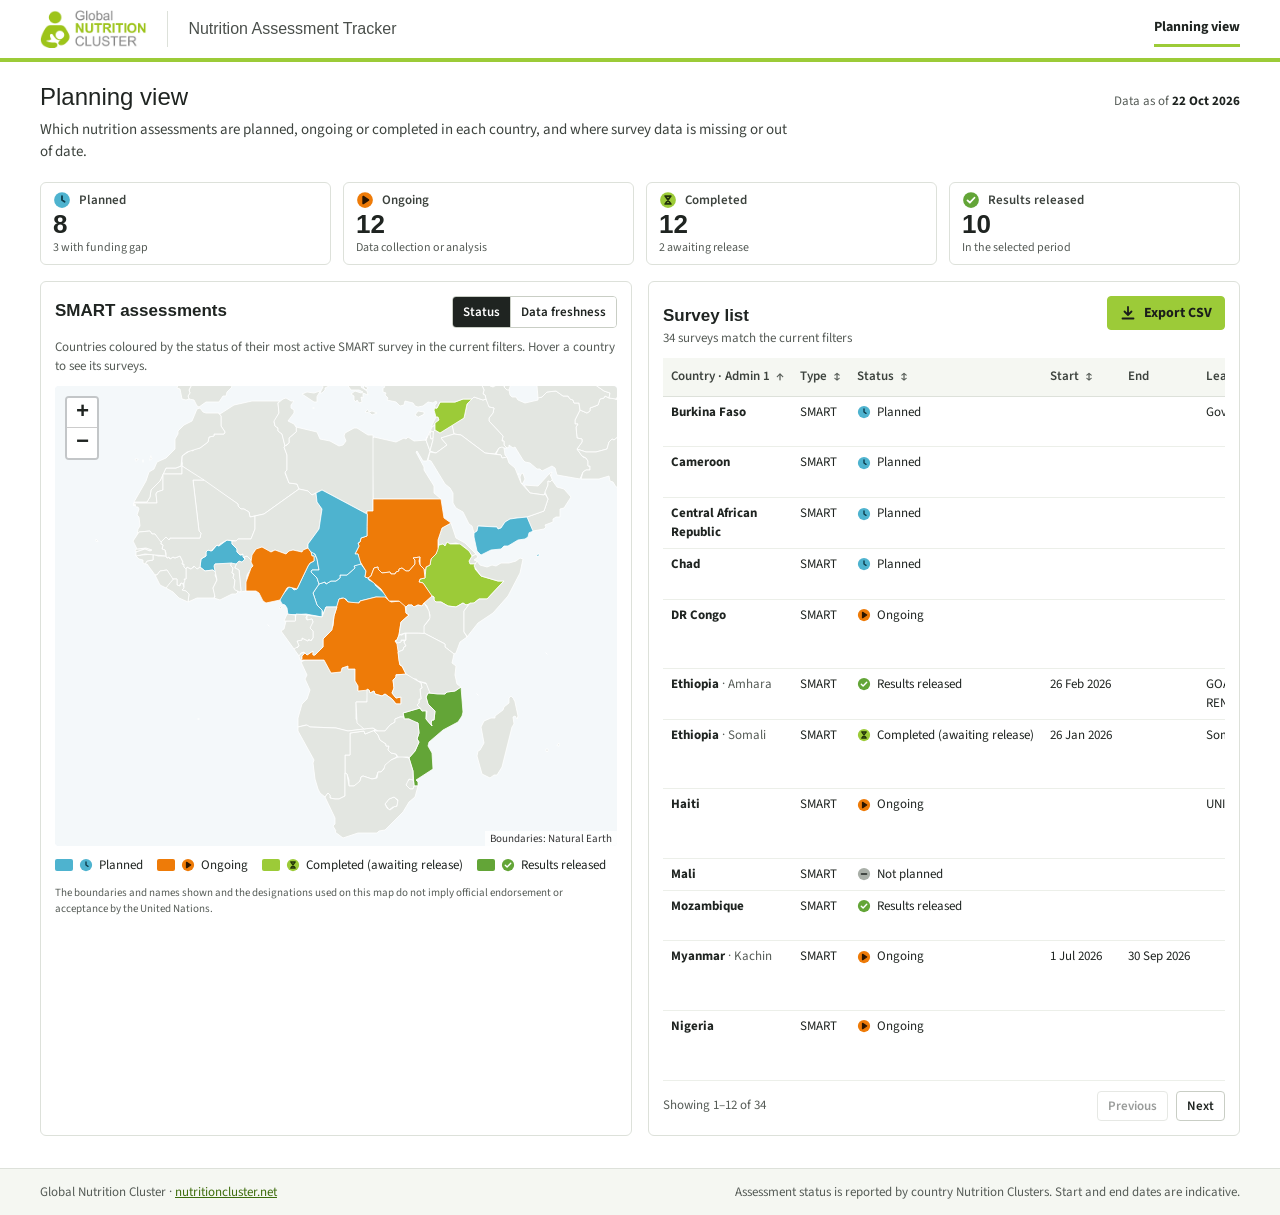
==== commit 13e3fe94: "Test: no click on map, no detail panel, hover box follows the cursor" ====
--- a/index.html
+++ b/index.html
@@ -62,8 +62,5 @@
       <span>Assessment status is reported by country Nutrition Clusters. Start and end dates are indicative.</span>
     </div>
   </footer>
-
-  <!-- Survey detail panel (filled by panel.js) -->
-  <div id="panel"></div>
 </body>
 </html>
--- a/assets/css/main.css
+++ b/assets/css/main.css
@@ -168,7 +168,7 @@
 .map .leaflet-control-zoom a { color: var(--text); }
 .map-tip { font-family: var(--font-body); font-size: 13px; line-height: 1.4; color: var(--text); }
 .map-info {
-  position: absolute; bottom: 28px; left: 10px; z-index: 500; width: 260px; max-width: calc(100% - 20px);   /* over the Atlantic, away from the countries */
+  position: absolute; left: 0; top: 0; z-index: 500; width: 260px; max-width: calc(100% - 20px);   /* moved next to the cursor by map.js */
   padding: 10px 12px; background: #FFFFFF; border: 1px solid var(--border); border-radius: var(--radius-input);
   box-shadow: 0 2px 8px rgba(31, 36, 33, 0.18); pointer-events: none;
 }
@@ -485,3 +485,6 @@
   .kpi-value { font-size: 24px; }
   .map { height: 340px; }
 }
+
+/* Countries are not clickable any more: no hand cursor on the map */
+.map path.leaflet-interactive { cursor: default; }
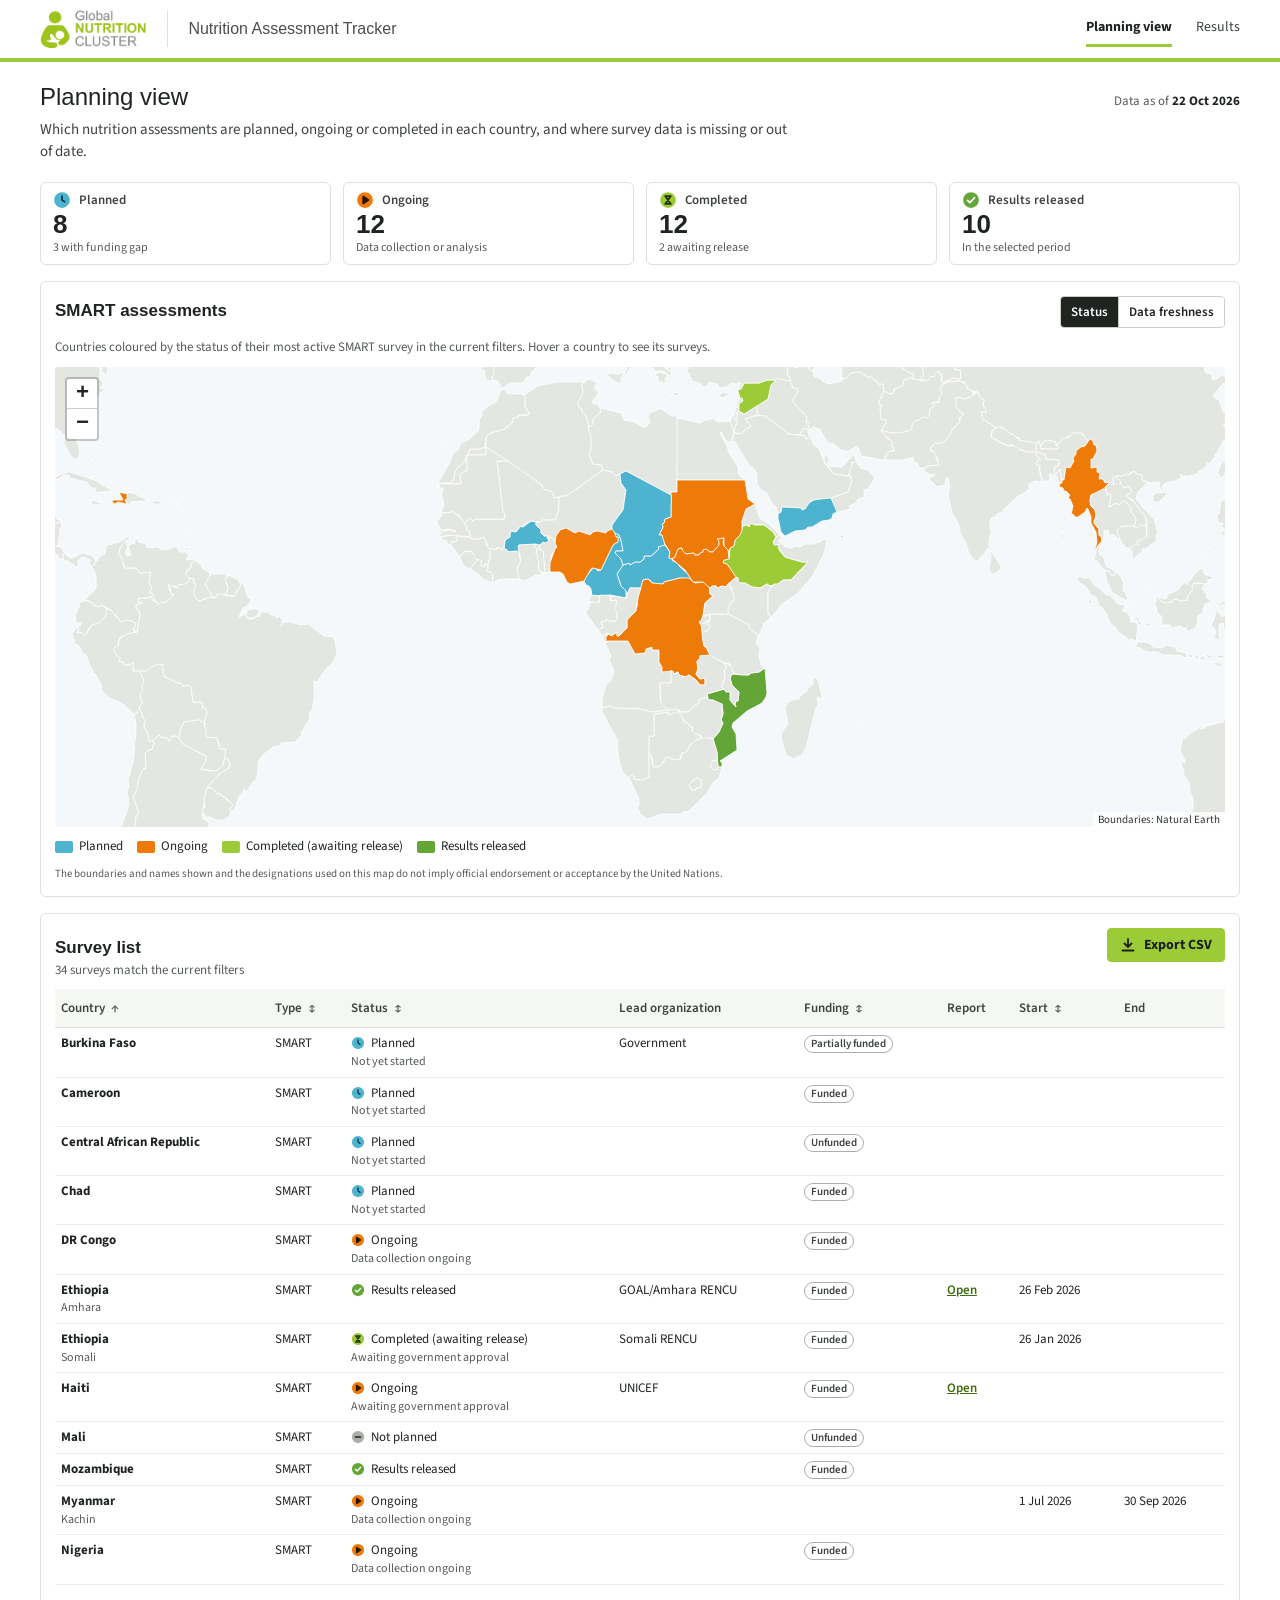
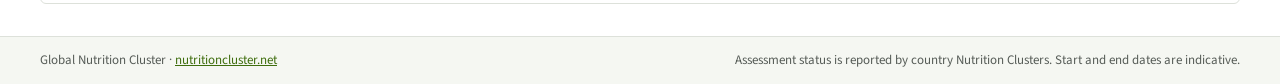
==== commit d958422c: "results: page skeleton with header tabs, indicator selector, source toggle and KPI tiles" ====
--- a/index.html
+++ b/index.html
@@ -26,9 +26,10 @@
         <span class="brand-divider" aria-hidden="true"></span>
         <span class="brand-name">Nutrition Assessment Tracker</span>
       </div>
-      <!-- Results, Methodology and Data & downloads tabs will be added when those pages exist -->
+      <!-- Methodology and Data & downloads tabs will be added when those pages exist -->
       <nav class="site-nav" aria-label="Tracker sections">
         <a href="./" aria-current="page">Planning view</a>
+        <a href="results.html">Results</a>
       </nav>
     </div>
   </header>
--- a/assets/css/tokens.css
+++ b/assets/css/tokens.css
@@ -70,3 +70,12 @@
 @media (max-width: 639px) {
   :root { --page-pad: 16px; }
 }
+
+/* Results page (CLAUDE.md 11.3.7): WHO 2018 prevalence classes, from the Results mockup */
+:root {
+  --who-very-low: #FBE6F0;
+  --who-low: #F4B6D2;
+  --who-medium: #E07AAE;
+  --who-high: #A3286D;
+  --who-very-high: #6B0F4A;
+}
--- a/assets/css/main.css
+++ b/assets/css/main.css
@@ -451,9 +451,9 @@
 .kpi-value { font-size: 26px; }
 .kpi-sub { font-size: 12px; min-height: 16px; }
 
-/* Map and survey list side by side from 1100 px, stacked below */
+/* Map and survey list side by side from 1300 px (the list needs ~640 px to fit without sideways scrolling), stacked below */
 .views { grid-template-columns: minmax(0, 1fr); gap: 16px; align-items: stretch; }
-@media (min-width: 1100px) {
+@media (min-width: 1300px) {
   .views { grid-template-columns: minmax(0, 1fr) minmax(0, 1fr); }
 }
 
@@ -488,3 +488,30 @@
 
 /* Countries are not clickable any more: no hand cursor on the map */
 .map path.leaflet-interactive { cursor: default; }
+
+/* Survey list next to the map (compact-layout branch, Nov 2026):
+   the list card takes the map card's height and scrolls vertically; columns wrap instead of scrolling sideways. */
+.status-cell { white-space: normal; }
+.tbl td .sub { display: block; font-size: 12px; color: var(--text-muted); }
+.tbl { min-width: 0; table-layout: auto; }
+.tbl th { white-space: normal; position: sticky; top: 0; z-index: 1; }   /* header stays visible while scrolling */
+.tbl td { overflow-wrap: break-word; }   /* break only words longer than the column */
+#list-card .table-scroll { overflow-x: auto; overflow-y: auto; }   /* columns wrap to fit; sideways scrolling only as a last resort on narrow screens */
+#list-card .table-scroll:focus-visible { outline: 3px solid var(--focus); outline-offset: 2px; }
+@media (min-width: 1300px) {
+  /* contain: size = the list's own length is ignored, so the row height comes from the map card */
+  #list-card { contain: size; }
+  #list-card .table-scroll { flex: 1 1 auto; min-height: 0; }
+}
+@media (max-width: 1299px) {
+  #list-card .table-scroll { max-height: 600px; }
+}
+@media (max-width: 639px) {
+  /* a phone is too narrow for eight columns: let the table scroll sideways there */
+  #list-card .table-scroll { overflow-x: auto; }
+  #list-card .tbl { min-width: 640px; }
+}
+#list-card .tbl th button, #list-card .tbl th .th { padding: 7px 6px; }
+#list-card .tbl td { padding: 6px; }
+#list-card .status-cell { align-items: flex-start; }
+#list-card .status-cell .st-icon { margin-top: 2px; }
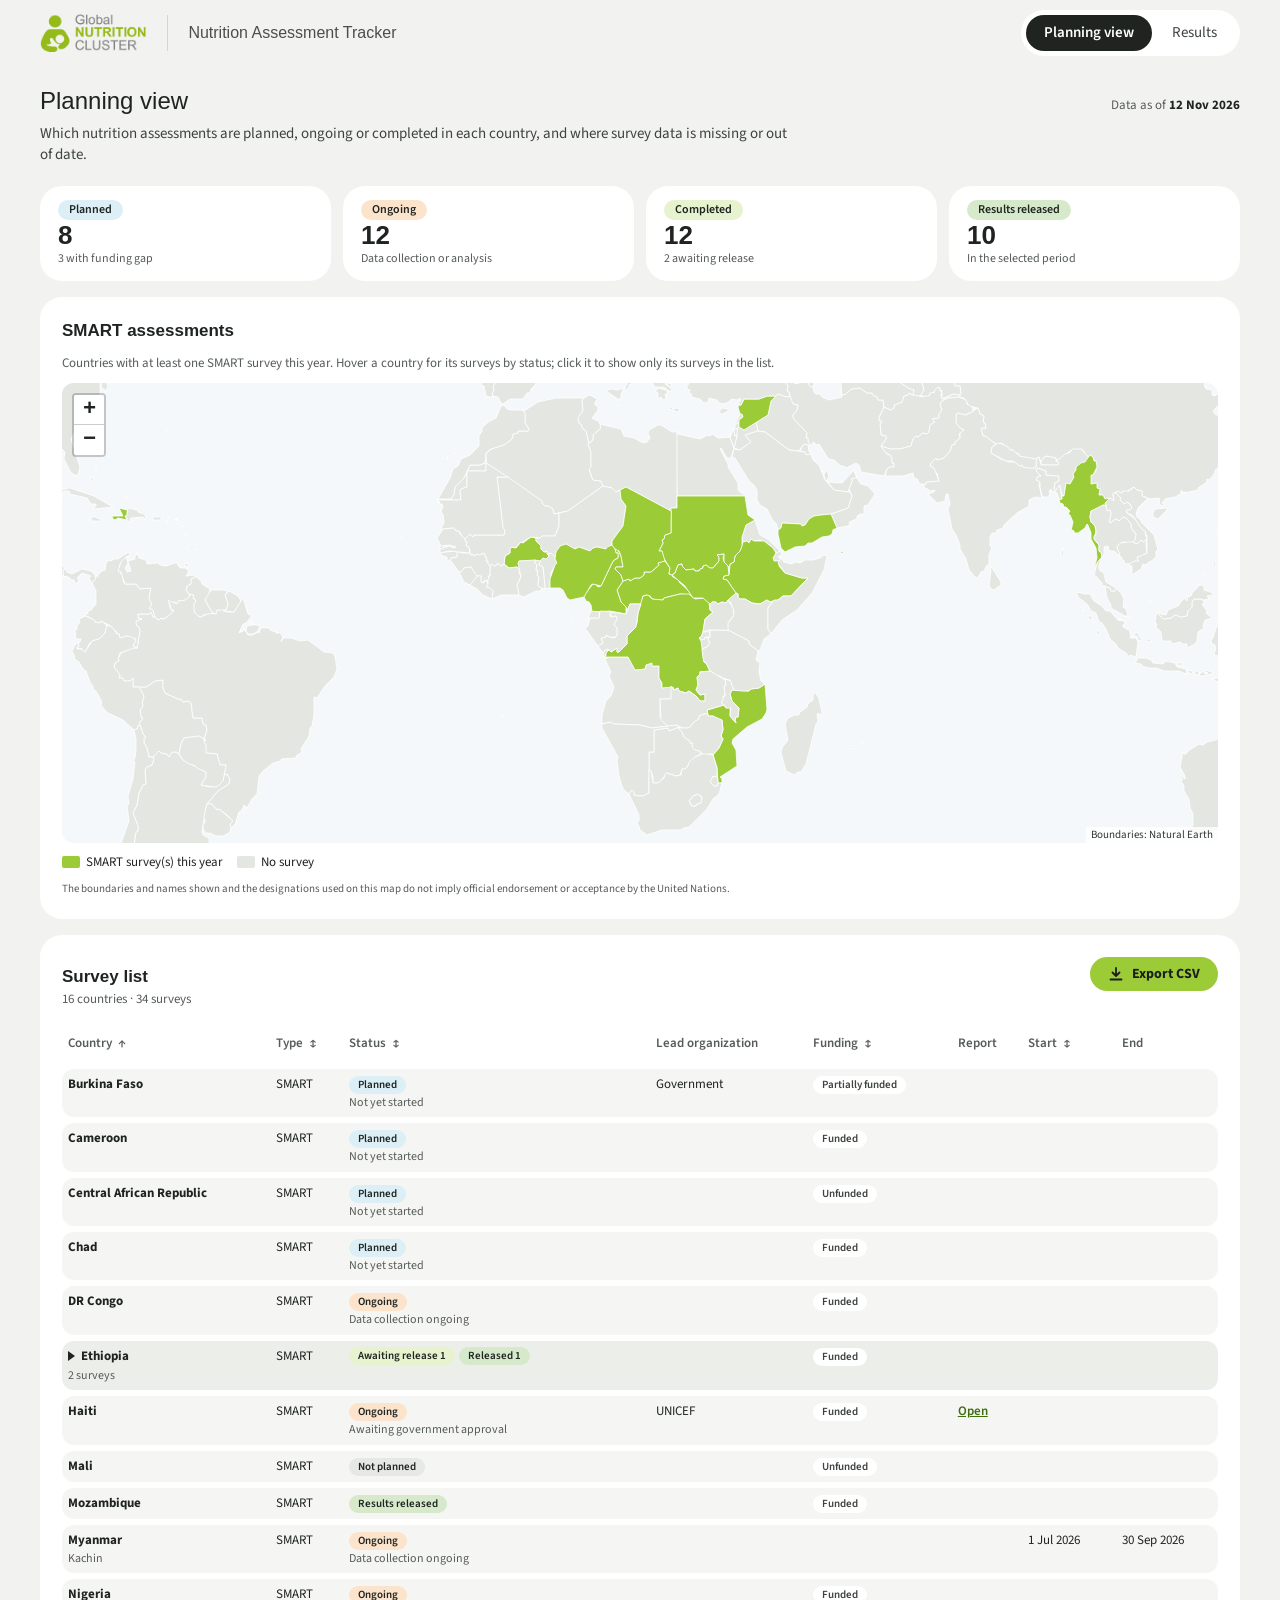
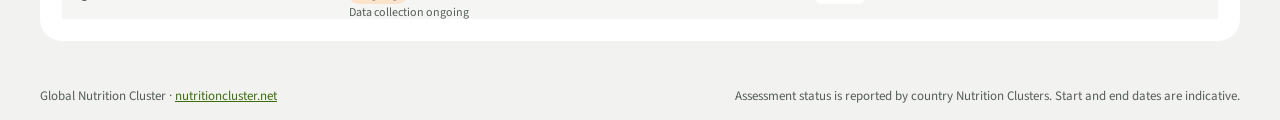
==== commit 54a6fe5f: "planning: soft look test (grey page, white rounded blocks, no borders)" ====
--- a/index.html
+++ b/index.html
@@ -12,6 +12,8 @@
   <link rel="stylesheet" href="assets/vendor/leaflet-1.9.4/leaflet.css">
   <link rel="stylesheet" href="assets/css/tokens.css">
   <link rel="stylesheet" href="assets/css/main.css">
+  <!-- TEST, Nov 2026: "soft" look (grey page, white rounded blocks, no borders). Remove this line to go back. -->
+  <link rel="stylesheet" href="assets/css/soft.css">
   <script src="assets/vendor/leaflet-1.9.4/leaflet.js"></script>
   <script type="module" src="assets/js/main.js"></script>
 </head>
--- a/assets/css/tokens.css
+++ b/assets/css/tokens.css
@@ -71,11 +71,19 @@
   :root { --page-pad: 16px; }
 }
 
-/* Results page (CLAUDE.md 11.3.7): WHO 2018 prevalence classes, from the Results mockup */
+/* Results page (CLAUDE.md 11.3.7): phase colours = the IPC phase colours (owner's decision, Nov 2026).
+   Colour 1 = IPC Phase 1 (Minimal) … colour 5 = Phase 5 (Famine / Extremely critical). */
 :root {
-  --who-very-low: #FBE6F0;
-  --who-low: #F4B6D2;
-  --who-medium: #E07AAE;
-  --who-high: #A3286D;
-  --who-very-high: #6B0F4A;
+  --phase-1: #CDFACD;   /* IPC Phase 1, light green */
+  --phase-2: #FAE61E;   /* IPC Phase 2, yellow */
+  --phase-3: #E67800;   /* IPC Phase 3, orange */
+  --phase-4: #C80000;   /* IPC Phase 4, red */
+  --phase-5: #640000;   /* IPC Phase 5, dark red */
+  /* Indicators without phases: five equal steps, a different hue
+     so they are never read as phases */
+  --cont-1: #E3EEF1;
+  --cont-2: #B3D3DC;
+  --cont-3: #79AFBF;
+  --cont-4: #3E8196;
+  --cont-5: #1D5466;
 }
--- a/assets/css/main.css
+++ b/assets/css/main.css
@@ -515,3 +515,55 @@
 #list-card .tbl td { padding: 6px; }
 #list-card .status-cell { align-items: flex-start; }
 #list-card .status-cell .st-icon { margin-top: 2px; }
+
+/* ---- Planning view, Nov 2026: status labels, one-colour map, country rows ---------------------------- */
+
+/* Status label (owner's choice, 13 Nov 2026): white label, thin grey border, a dot of the status colour before
+   the word, dark text. The colour is only in the dot, so the table stays calm; the word carries the meaning. */
+.st-label {
+  display: inline-flex; align-items: center; gap: 5px; padding: 0 6px; border-radius: 3px;
+  background: #FFFFFF; border: 1px solid #D5DAD3; white-space: nowrap;
+  font-size: 11px; font-weight: 600; line-height: 16px; color: #2B312D;
+}
+.st-label::before {
+  content: ""; flex: none; width: 7px; height: 7px; border-radius: 50%; background: var(--st-colour, #A9AFA8);
+}
+.st-planned { --st-colour: var(--status-planned); }
+.st-ongoing { --st-colour: var(--status-ongoing); }
+.st-completed { --st-colour: var(--status-completed); }
+.st-released { --st-colour: var(--status-released); }
+.st-not_planned { --st-colour: var(--status-not-planned); }
+.kpi-label .st-label { font-size: 12px; line-height: 18px; padding: 0 7px; }
+.kpi-label .st-label::before { width: 8px; height: 8px; }
+.st-summary { display: flex; flex-wrap: wrap; gap: 4px; }
+
+/* Map: one colour; legend square for "No survey" */
+.swatch-none { background: #E3E6E1; box-shadow: inset 0 0 0 1px #C9CEC8; }
+.map-tip .tip-row { align-items: center; justify-content: space-between; gap: 12px; }
+
+/* Survey list: one row per country, ▸ unfolds its surveys */
+.list-note { display: flex; flex-wrap: wrap; align-items: center; gap: 4px 10px; }
+.chip {
+  display: inline-flex; align-items: center; gap: 4px; padding: 0 2px 0 8px; border-radius: 12px;
+  background: var(--surface-hover); border: 1px solid var(--border-input); color: var(--text); font-size: 12px;
+}
+.chip button {
+  border: 0; background: none; cursor: pointer; font-size: 15px; line-height: 1; padding: 2px 6px;
+  color: var(--text); border-radius: 10px;
+}
+.chip button:hover { background: var(--border-row); }
+.row-toggle {
+  display: inline-flex; align-items: center; gap: 6px; padding: 0; border: 0; background: none;
+  font: inherit; color: inherit; cursor: pointer; text-align: left;
+}
+.row-toggle .caret {
+  width: 0; height: 0; border-style: solid; border-width: 5px 0 5px 7px;
+  border-color: transparent transparent transparent currentColor; transition: transform .15s;
+}
+.row-toggle[aria-expanded="true"] .caret { transform: rotate(90deg); }
+.tbl-grouped .group-row td { background: var(--surface-alt); }
+.tbl-grouped .sub-row td:first-child { padding-left: 26px; }
+.tbl-grouped .sub-row[hidden] { display: none; }
+.nested-place { color: var(--text-secondary); }
+.tbl .st-label { white-space: normal; align-items: baseline; }
+.tbl .st-label::before { align-self: center; }   /* long labels wrap so the table keeps its width */
--- a/assets/css/soft.css
+++ b/assets/css/soft.css
@@ -0,0 +1,76 @@
+/* "Soft" look — TEST (owner's request, 13 Nov 2026), Planning view only, loaded after main.css by index.html.
+   No borders anywhere: a light grey page, white blocks with large rounded corners, and pills tinted with
+   the status colour (dark text) instead of outlined labels. To drop the test, remove the <link> to this
+   file in index.html: the page goes back to main.css as it was. */
+
+:root {
+  --soft-page: #F2F3F1;        /* page background */
+  --soft-row: #F5F6F4;         /* rows inside a white block */
+  --soft-row-group: #ECEEEA;   /* summary row of a country with several surveys */
+  --soft-radius: 22px;         /* white blocks */
+  --soft-radius-small: 12px;   /* rows, map, tooltip */
+}
+
+body { background: var(--soft-page); }
+
+/* Header on the page background; tabs as a white pill with the active tab in black */
+.site-header { border-bottom: 0; }
+.brand-divider { background: #D3D7D1; }
+.site-nav { background: #FFFFFF; border-radius: 999px; padding: 5px; gap: 2px; }
+.site-nav a { padding: 7px 18px; border-radius: 999px; font-size: 15px; }
+.site-nav a[aria-current="page"] { border-bottom: 0; background: var(--text); color: #FFFFFF; font-weight: 600; }
+.site-nav a:not([aria-current]):hover { background: var(--soft-page); }
+
+/* KPI tiles and cards: white, rounded, no border */
+.kpi, .card { border: 0; border-radius: var(--soft-radius); background: #FFFFFF; }
+.kpi { padding: 14px 18px; }
+.kpi:hover { background: #FAFBF9; }
+.kpi[aria-pressed="true"] { background: var(--text); }
+.kpi[aria-pressed="true"] .kpi-value, .kpi[aria-pressed="true"] .kpi-sub { color: #FFFFFF; }
+.card { padding: 22px; }
+
+/* Status pills: tinted background, no border, no dot (the word carries the meaning) */
+.st-label {
+  border: 0; border-radius: 999px; padding: 1px 9px; gap: 0;
+  font-size: 11px; font-weight: 600; line-height: 16px; color: #1F2421;
+}
+.st-label::before { display: none; }
+.st-planned { background: #DCEFF6; }
+.st-ongoing { background: #FCE3CC; }
+.st-completed { background: #E7F2CF; }
+.st-released { background: #D6EACB; }
+.st-not_planned { background: #E6E8E5; }
+.kpi-label .st-label { font-size: 12px; line-height: 20px; padding: 0 11px; }
+
+/* Funding badges and the country chip: white pills, no border */
+.fund { border: 0; border-radius: 999px; background: #FFFFFF; padding: 1px 9px; }
+.chip { border: 0; border-radius: 999px; background: var(--soft-page); padding: 1px 3px 1px 10px; }
+.chip button:hover { background: #E2E5E0; }
+
+/* Export button: a green pill */
+.btn { border: 0; border-radius: 999px; }
+.btn-primary { padding: 0 18px; }
+
+/* Map: rounded, no border on the tooltip (a soft shadow instead) */
+.map-box { border-radius: var(--soft-radius-small); }
+.map-info { border: 0; border-radius: var(--soft-radius-small); box-shadow: 0 6px 24px rgba(31, 36, 33, 0.14); }
+.legend .swatch-none { box-shadow: none; background: #E3E6E1; }
+
+/* Survey list: no lines; every row is a grey rounded bar inside the white card */
+.tbl { border-collapse: separate; border-spacing: 0 6px; }
+.tbl th { background: #FFFFFF; border-bottom: 0; color: var(--text-muted); }
+.tbl td { border-bottom: 0; background: var(--soft-row); }
+.tbl td:first-child { border-radius: var(--soft-radius-small) 0 0 var(--soft-radius-small); }
+.tbl td:last-child { border-radius: 0 var(--soft-radius-small) var(--soft-radius-small) 0; }
+.tbl td:only-child { border-radius: var(--soft-radius-small); }
+.tbl tbody tr:hover td { background: #EEF0EC; }
+.tbl-grouped .group-row td { background: var(--soft-row-group); }
+.tbl td.empty { background: none; }
+
+/* Footer on the page background */
+.site-footer { border-top: 0; background: var(--soft-page); }
+
+/* The logo file has a white background: blend it into the grey page */
+.brand img { mix-blend-mode: multiply; }
+/* Pills stay on one line */
+.tbl .st-label { white-space: nowrap; }
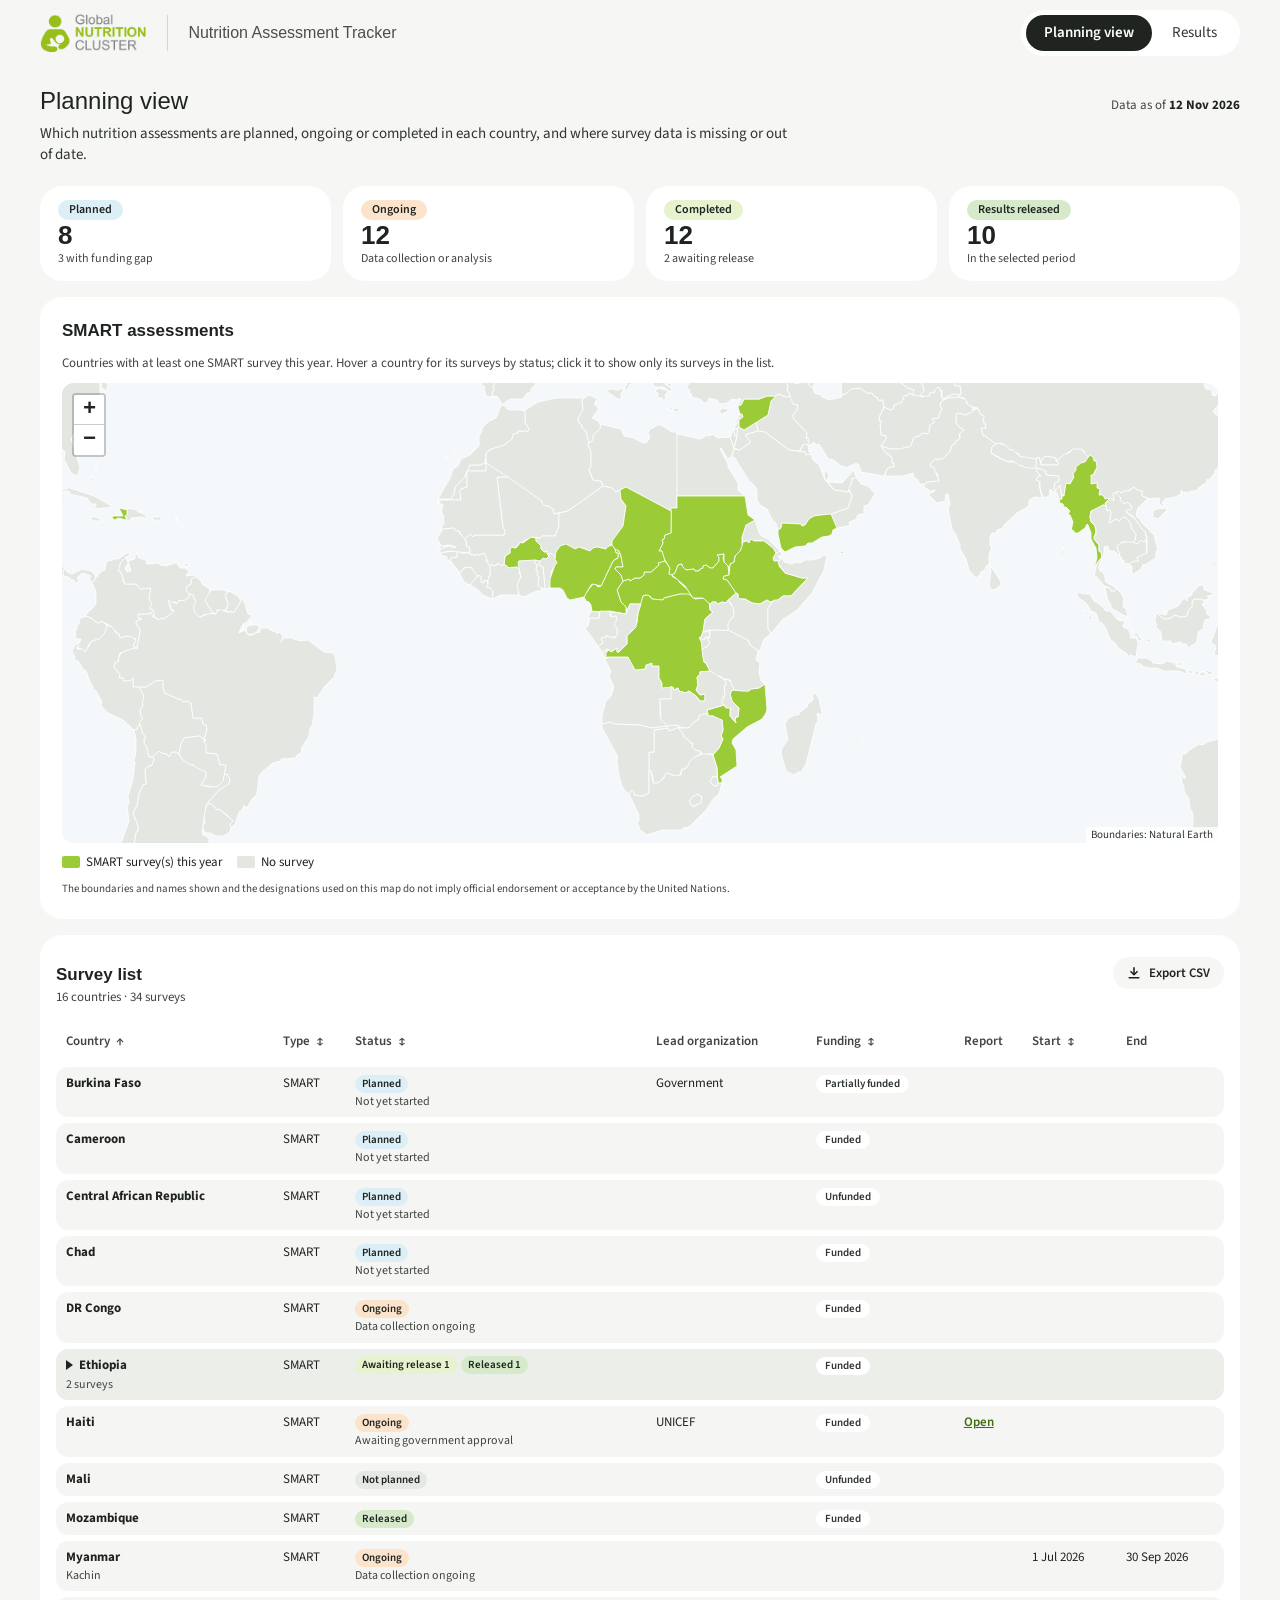
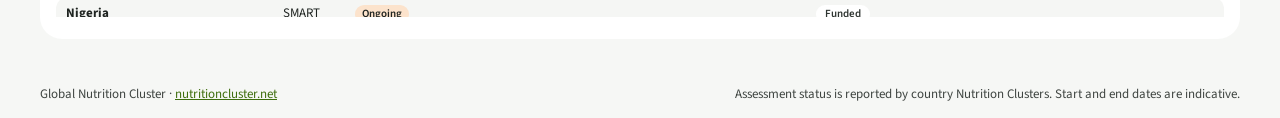
==== commit 4d9f5d84: "planning: soft look final (lighter page, darker secondary text, no sideways scrolling, quiet Export " ====
--- a/index.html
+++ b/index.html
@@ -12,7 +12,7 @@
   <link rel="stylesheet" href="assets/vendor/leaflet-1.9.4/leaflet.css">
   <link rel="stylesheet" href="assets/css/tokens.css">
   <link rel="stylesheet" href="assets/css/main.css">
-  <!-- TEST, Nov 2026: "soft" look (grey page, white rounded blocks, no borders). Remove this line to go back. -->
+  <!-- "Soft" look (owner's choice, 13 Nov 2026): grey page, white rounded blocks, no borders. -->
   <link rel="stylesheet" href="assets/css/soft.css">
   <script src="assets/vendor/leaflet-1.9.4/leaflet.js"></script>
   <script type="module" src="assets/js/main.js"></script>
--- a/assets/css/soft.css
+++ b/assets/css/soft.css
@@ -1,10 +1,12 @@
-/* "Soft" look — TEST (owner's request, 13 Nov 2026), Planning view only, loaded after main.css by index.html.
+/* "Soft" look (owner's choice, 13 Nov 2026), loaded after main.css. Planning view now; Results view next.
    No borders anywhere: a light grey page, white blocks with large rounded corners, and pills tinted with
-   the status colour (dark text) instead of outlined labels. To drop the test, remove the <link> to this
-   file in index.html: the page goes back to main.css as it was. */
+   the status colour (dark text) instead of outlined labels. Removing the <link> to this file in a page
+   brings back the older bordered look of main.css. */
 
 :root {
-  --soft-page: #F2F3F1;        /* page background */
+  --soft-page: #F6F7F5;        /* page background (lightened, 13 Nov 2026) */
+  --text-muted: #3F4541;       /* secondary text a little darker on the grey and white (13 Nov 2026) */
+  --text-secondary: #2F3531;
   --soft-row: #F5F6F4;         /* rows inside a white block */
   --soft-row-group: #ECEEEA;   /* summary row of a country with several surveys */
   --soft-radius: 22px;         /* white blocks */
@@ -28,6 +30,7 @@
 .kpi[aria-pressed="true"] { background: var(--text); }
 .kpi[aria-pressed="true"] .kpi-value, .kpi[aria-pressed="true"] .kpi-sub { color: #FFFFFF; }
 .card { padding: 22px; }
+#list-card { padding: 22px 16px; }   /* a little more room for the eight columns */
 
 /* Status pills: tinted background, no border, no dot (the word carries the meaning) */
 .st-label {
@@ -47,9 +50,12 @@
 .chip { border: 0; border-radius: 999px; background: var(--soft-page); padding: 1px 3px 1px 10px; }
 .chip button:hover { background: #E2E5E0; }
 
-/* Export button: a green pill */
+/* Buttons: pills. Export CSV is a quiet grey pill (it was too prominent in green) */
 .btn { border: 0; border-radius: 999px; }
-.btn-primary { padding: 0 18px; }
+.btn-primary { height: 32px; padding: 0 14px; font-size: 13px; font-weight: 600; background: var(--soft-page); color: var(--text); }
+.btn-primary:hover { background: #E8EBE6; color: var(--text); }
+.btn-primary svg { width: 14px; height: 14px; }
+.btn-primary:disabled:hover { background: var(--soft-page); }
 
 /* Map: rounded, no border on the tooltip (a soft shadow instead) */
 .map-box { border-radius: var(--soft-radius-small); }
@@ -72,5 +78,13 @@
 
 /* The logo file has a white background: blend it into the grey page */
 .brand img { mix-blend-mode: multiply; }
-/* Pills stay on one line */
+/* Pills stay on one line; a long funding label may wrap (no sideways scrolling in the list) */
 .tbl .st-label { white-space: nowrap; }
+.tbl .fund { white-space: normal; border-radius: 10px; }
+.tbl td .sub { color: var(--text-muted); }
+.card-note, .kpi-sub, .map-disclaimer, .data-asof { color: var(--text-muted); }
+/* Narrower cell padding so the eight columns fit the half-width card from 1300 px */
+#list-card .tbl th button, #list-card .tbl th .th { padding: 7px 4px; }
+#list-card .tbl td { padding: 7px 4px; }
+#list-card .tbl td:first-child, #list-card .tbl th:first-child .th, #list-card .tbl th:first-child button { padding-left: 10px; }
+#list-card .st-label { padding: 1px 7px; }
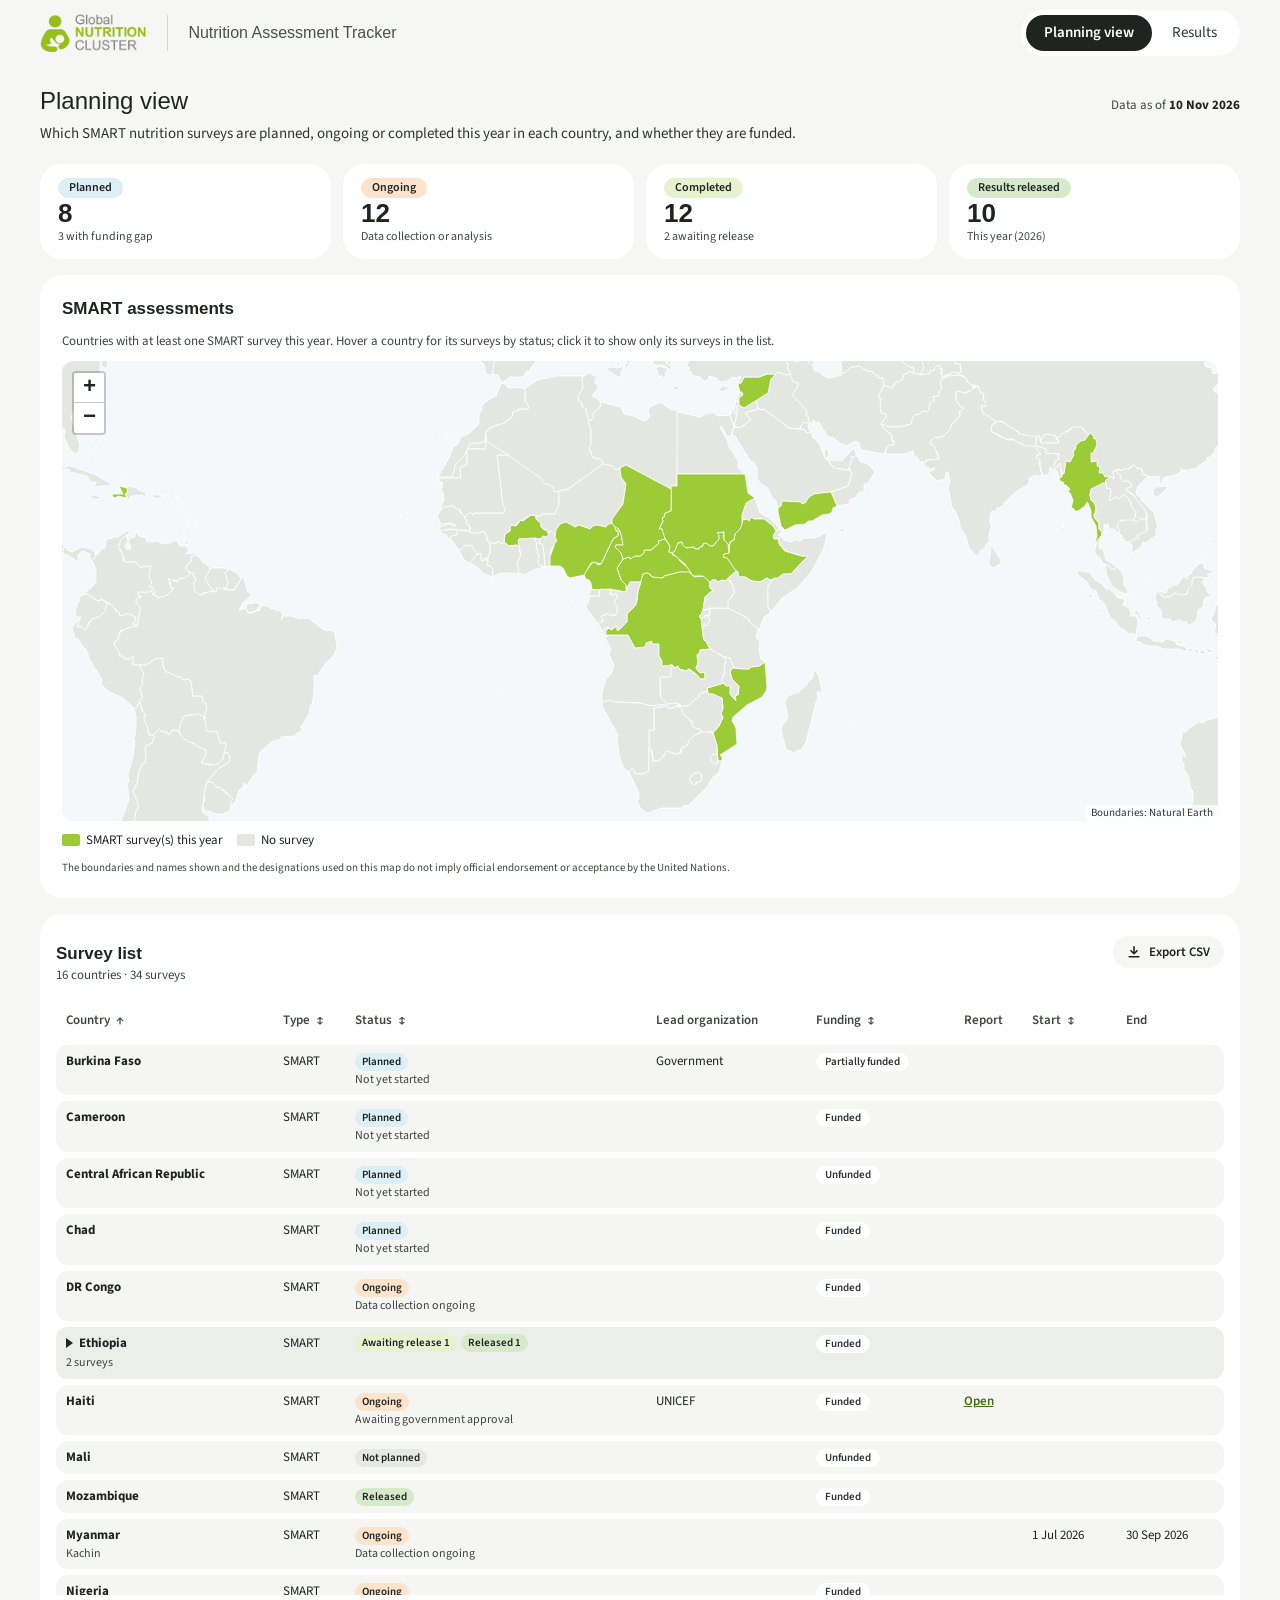
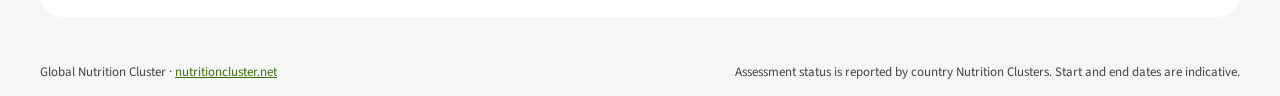
==== commit db3fc85b: "cleanup: remove unused code, styles and design mockups; web-only report links; JS checks in Tests; d" ====
--- a/index.html
+++ b/index.html
@@ -4,7 +4,7 @@
   <meta charset="utf-8">
   <meta name="viewport" content="width=device-width, initial-scale=1">
   <title>Planning view – GNC Nutrition Assessment Tracker</title>
-  <meta name="description" content="Which nutrition assessments (SMART, Rapid SMART, MICS, DHS) are planned, ongoing or completed in each country, and where survey data is missing or out of date.">
+  <meta name="description" content="Which SMART and Rapid SMART nutrition surveys are planned, ongoing or completed this year in each country, and whether they are funded.">
   <link rel="icon" href="data:image/svg+xml,%3Csvg xmlns=%27http://www.w3.org/2000/svg%27 viewBox=%270 0 16 16%27%3E%3Ccircle cx=%278%27 cy=%278%27 r=%277%27 fill=%27%239CCB38%27/%3E%3C/svg%3E">
   <link rel="preconnect" href="https://fonts.googleapis.com">
   <link rel="preconnect" href="https://fonts.gstatic.com" crossorigin>
@@ -41,7 +41,7 @@
     <div class="wrap">
       <div>
         <h1>Planning view</h1>
-        <p>Which nutrition assessments are planned, ongoing or completed in each country, and where survey data is missing or out of date.</p>
+        <p>Which SMART nutrition surveys are planned, ongoing or completed this year in each country, and whether they are funded.</p>
       </div>
       <div class="data-asof">Data as of <strong id="data-date">…</strong></div>
     </div>
--- a/assets/css/tokens.css
+++ b/assets/css/tokens.css
@@ -1,5 +1,5 @@
 /* Design tokens. Brand colours from the GNC brand book 2020 (CLAUDE.md section 7);
-   neutrals, sizes and radii from the Claude Design mockup in design/. */
+   neutrals, sizes and radii from the first Claude Design mockup. */
 :root {
   /* Brand palette */
   --gnc-green: #9CCB38;         /* primary; "Completed, awaiting release" */
@@ -21,12 +21,6 @@
   --status-released: var(--gnc-green-dark);
   --status-not-planned: #A9AFA8;
 
-  /* Freshness scale (map, "Data freshness" mode) */
-  --fresh-1: #4E8F2A;           /* < 1 year */
-  --fresh-2: #8DBE3F;           /* 1–2 years */
-  --fresh-3: #C9DF97;           /* 2–3 years */
-  --fresh-4: #C4C4C4;           /* > 3 years */
-  --fresh-never: #6E6E6E;       /* never (hatched) */
 
   /* Text */
   --text: #1F2421;
@@ -84,6 +78,6 @@
   --cont-1: #E3EEF1;
   --cont-2: #B3D3DC;
   --cont-3: #79AFBF;
-  --cont-4: #3E8196;
+  --cont-4: #3A7C90;   /* darkened from #3E8196 so white text on it passes AA (4.7:1) */
   --cont-5: #1D5466;
 }
--- a/assets/css/main.css
+++ b/assets/css/main.css
@@ -1,5 +1,5 @@
 /* Layout and components of the Planning view.
-   Values follow the Claude Design mockup (design/Desktop – Planning view-html/Main.dc.html).
+   First values came from the Claude Design mockup (removed from the repo in Nov 2026; CLAUDE.md is the reference).
    Colours and fonts come from tokens.css. */
 
 *,
@@ -60,17 +60,6 @@
 .data-asof { font-size: 14px; color: var(--text-muted); text-align: right; white-space: nowrap; }
 .data-asof strong { color: var(--text); }
 
-/* ---------- Filter bar (sticky) ---------- */
-.filter-bar {
-  position: sticky; top: 0; z-index: 20;
-  background: var(--surface);
-  border-top: 1px solid var(--border); border-bottom: 1px solid var(--border);
-}
-.filter-form { padding-top: 12px; padding-bottom: 12px; }
-.filter-fields { display: flex; flex-wrap: wrap; align-items: flex-end; gap: 12px 16px; }
-.filter-form .filter-toggle { display: none; }   /* shown on phones only */
-.filter-count { font-weight: 700; }
-
 .skip-link {
   position: absolute; left: 16px; top: -48px; z-index: 100;
   padding: 10px 14px; border-radius: var(--radius-input);
@@ -83,9 +72,6 @@
   *, *::before, *::after { transition: none !important; animation: none !important; scroll-behavior: auto !important; }
 }
 .field { display: flex; flex-direction: column; gap: 4px; flex: 1 1 160px; min-width: 0; }
-.field.w-140 { flex-basis: 140px; }
-.field.w-170 { flex-basis: 170px; }
-.field.w-180 { flex-basis: 180px; }
 
 .sel {
   appearance: none;
@@ -141,16 +127,6 @@
 .card-head { display: flex; flex-wrap: wrap; justify-content: space-between; align-items: baseline; gap: 8px 12px; }
 .card-head h2 { margin: 0; font-family: var(--font-title); font-size: 20px; font-weight: 700; }
 .card-note { font-size: 14px; color: var(--text-muted); }
-
-.placeholder {
-  display: grid; place-items: center; min-height: 180px; padding: 16px;
-  border: 1px dashed var(--border-input); border-radius: var(--radius-input);
-  background: var(--surface-alt); color: var(--text-muted); font-size: 14px; text-align: center;
-}
-.placeholder.tall { min-height: 420px; }
-
-/* Status icon (circle + glyph), used everywhere so status never relies on colour alone */
-.st-icon { flex: none; display: block; }
 
 /* ---------- Map ---------- */
 .segmented { display: flex; border: 1px solid var(--border-input); border-radius: var(--radius-input); overflow: hidden; }
@@ -175,108 +151,15 @@
 .map-info[hidden] { display: none; }
 .map-tip .tip-list { display: flex; flex-direction: column; gap: 3px; margin-top: 6px; }
 .map-tip .tip-row { display: flex; align-items: flex-start; gap: 6px; }
-.map-tip .tip-row .st-icon { margin-top: 3px; }
-.map-tip .tip-fresh { display: block; margin-top: 2px; }
-.map-tip .tip-more { font-size: 12px; color: var(--text-muted); padding-left: 18px; }
+.map-tip .tip-row 
 .map-tip .tip-hint { display: block; margin-top: 6px; font-size: 12px; color: var(--text-muted); }
 
 .map-legend { display: flex; flex-wrap: wrap; gap: 10px 32px; font-size: 14px; }
 .legend { list-style: none; margin: 0; padding: 0; display: flex; flex-wrap: wrap; gap: 8px 18px; }
 .legend li { display: flex; align-items: center; gap: 6px; }
 .legend .swatch { width: 18px; height: 12px; border-radius: 2px; }
-.legend-block { display: flex; flex-direction: column; gap: 6px; }
-.legend-scale { gap: 0; }
-.legend-scale li { flex-direction: column; align-items: stretch; gap: 4px; min-width: 88px; }
-.legend-scale .bar { height: 12px; }
-.legend-scale .bar-never { background: repeating-linear-gradient(45deg, #6E6E6E 0 2px, #B5B5B5 2px 5px); }
-.legend-note { font-size: 13px; color: var(--text-muted); }
+
 .map-disclaimer { margin: 0; font-size: 12px; color: var(--text-muted); }
-
-/* ---------- Timeline ---------- */
-.tl-scroll { position: relative; overflow-x: auto; }
-.tl { --tl-label: 168px; min-width: 560px; position: relative; }
-.tl-head { display: grid; grid-template-columns: var(--tl-label) 1fr; border-bottom: 1px solid var(--border); }
-.tl-label-col { padding: 0 0 6px; align-self: end; }
-.tl-months { display: grid; grid-template-columns: repeat(18, minmax(0, 1fr)); }
-.tl-month { font-size: 12px; color: var(--text-muted); text-align: center; padding-bottom: 6px; line-height: 1.25; }
-.tl-jan { border-left: 1px solid #8F958F; }
-.tl-year { display: block; font-weight: 700; color: var(--text); min-height: 15px; }
-.tl-body { position: relative; }
-.tl-grid {
-  position: absolute; left: var(--tl-label); right: 0; top: 0; bottom: 0;
-  background-image: linear-gradient(to right, #EEF0EC 1px, transparent 1px);
-  background-size: calc(100% / 18) 100%;
-}
-.tl-today { position: absolute; top: -4px; bottom: 0; border-left: 2px dashed var(--text); z-index: 3; pointer-events: none; }
-.tl-group { position: relative; border-bottom: 1px solid var(--border-row); padding-bottom: 6px; }
-.tl-country { padding: 8px 0 2px; font-size: 14px; font-weight: 700; color: var(--text); }
-.tl-row { display: grid; grid-template-columns: var(--tl-label) 1fr; align-items: center; min-height: 26px; }
-.tl-name {
-  all: unset; cursor: pointer; display: flex; align-items: center; gap: 6px; min-width: 0;
-  padding-left: 4px; font-size: 13px; color: var(--text-secondary); white-space: nowrap;
-}
-.tl-name span { overflow: hidden; text-overflow: ellipsis; text-decoration: underline; text-decoration-color: var(--border-input); text-underline-offset: 2px; }
-.tl-name:focus-visible, .tl-more:focus-visible { outline: 3px solid var(--focus); outline-offset: 2px; }
-.tl-track { position: relative; height: 26px; }
-.tl-bar { position: absolute; top: 6px; height: 14px; border: 0; border-radius: 2px; padding: 0; cursor: pointer; z-index: 2; }
-.tl-bar.cut-left { border-radius: 0 2px 2px 0; }
-.tl-bar.cut-right { border-radius: 2px 0 0 2px; }
-.tl-bar.cut-left.cut-right { border-radius: 0; }
-.tl-bar:hover { filter: brightness(0.92); }
-.tl-planned, .swatch-planned { background: var(--status-planned); }
-.tl-ongoing, .swatch-ongoing { background: var(--status-ongoing); }
-.tl-completed, .swatch-completed { background: var(--status-completed); }
-.tl-released, .swatch-released { background: var(--status-released); }
-.tl-legend { font-size: 13px; color: var(--text-secondary); }
-.tl-legend .swatch { width: 20px; height: 10px; }
-.tl-more {
-  all: unset; cursor: pointer; display: inline-block; margin: 2px 0 2px 22px; min-height: 24px;
-  font-size: 13px; font-weight: 600; color: var(--link); text-decoration: underline; text-underline-offset: 2px;
-}
-.tl-footnote { margin: 0; font-size: 13px; }
-.tl-empty { margin: 0; padding: 24px 0; text-align: center; color: var(--text-muted); font-size: 14px; }
-
-/* Phone version of the timeline: list grouped by month */
-.tl-mobile { display: none; }
-.tl-m-month { margin: 12px 0 4px; font-family: var(--font-title); font-size: 15px; }
-.tl-m-month:first-child { margin-top: 0; }
-.tl-m-list { list-style: none; margin: 0; padding: 0; }
-.tl-m-item {
-  all: unset; cursor: pointer; box-sizing: border-box; width: 100%;
-  display: flex; gap: 8px; align-items: flex-start; padding: 8px 0; border-bottom: 1px solid var(--border-row);
-  font-size: 14px; line-height: 1.4;
-}
-.tl-m-item .st-icon { margin-top: 3px; }
-.tl-m-item .mute { display: block; font-size: 13px; }
-.tl-m-item:focus-visible { outline: 3px solid var(--focus); outline-offset: 2px; }
-
-/* ---------- Coverage matrix ---------- */
-.mx-scroll { position: relative; overflow-x: auto; }
-.mx { width: 100%; min-width: 680px; border-collapse: collapse; font-size: 14px; }
-.mx th, .mx td { border-bottom: 1px solid var(--border-row); padding: 6px 8px; text-align: left; }
-.mx thead th { font-weight: 600; color: var(--text-secondary); background: var(--surface-alt); }
-.mx .mx-country { position: sticky; left: 0; z-index: 1; width: 260px; background: var(--surface); font-weight: 600; color: var(--text); }
-.mx thead .mx-country { background: var(--surface-alt); }
-.mx-region { font-weight: 400; color: var(--text-muted); font-size: 13px; }
-.mx-cell {
-  all: unset; cursor: pointer; box-sizing: border-box;
-  display: inline-flex; align-items: center; gap: 6px; height: 30px; padding: 0 10px; border-radius: 3px;
-  font-weight: 600; font-size: 14px; color: var(--text-strong);
-}
-.mx-cell:hover { filter: brightness(0.94); }
-.mx-cell:focus-visible { outline: 3px solid var(--focus); outline-offset: 2px; }
-.mx-planned { background: var(--status-planned); }
-.mx-ongoing { background: var(--status-ongoing); }
-.mx-completed { background: var(--status-completed); }
-.mx-released { background: var(--status-released); }
-.mx-not_planned { background: var(--status-not-planned); }
-.mx-icon { display: flex; }
-.mx-icon circle { fill: #FFFFFF; fill-opacity: 0.9; }      /* white disc on the coloured cell, as in the mockup */
-.mx-icon path { stroke: var(--text-strong); }
-.mx-extra { font-weight: 400; font-size: 12px; }
-.mx-faded { opacity: 0.28; }
-.mx td.empty { padding: 24px 8px; text-align: center; color: var(--text-muted); }
-.mx-note { margin: 0; font-size: 13px; }
 
 /* ---------- Survey list ---------- */
 .table-scroll { position: relative; overflow-x: auto; max-width: 100%; }  /* relative: keeps hidden labels inside the scroll area */
@@ -295,85 +178,17 @@
 .tbl td { padding: 9px 12px; border-bottom: 1px solid var(--border-row); vertical-align: top; color: var(--text); }
 .tbl tbody tr:hover td { background: var(--surface-hover); }
 .tbl td.empty { padding: 24px 12px; text-align: center; color: var(--text-muted); }
-.nowrap { white-space: nowrap; }
+
 .strong { font-weight: 600; }
-.status-cell { display: flex; align-items: center; gap: 6px; white-space: nowrap; }
-
-.rowbtn {
-  all: unset; cursor: pointer; color: var(--link); font-weight: 600;
-  text-decoration: underline; text-underline-offset: 2px;
-}
-.rowbtn:hover { color: var(--link-hover); }
-.rowbtn:focus-visible { outline: 3px solid var(--focus); outline-offset: 2px; }
 
 .fund {
   display: inline-block; font-size: 12px; font-weight: 600; color: var(--text-secondary);
   border: 1px solid var(--border-badge); border-radius: 10px; padding: 1px 8px; white-space: nowrap;
 }
 
-.pager { display: flex; justify-content: space-between; align-items: center; flex-wrap: wrap; gap: 8px; font-size: 14px; color: var(--text-muted); }
-.pager-buttons { display: flex; gap: 8px; }
 .btn-small { height: 36px; padding: 0 14px; font-size: 14px; }
 .btn:disabled { opacity: 0.45; cursor: default; }
 .btn-primary:disabled:hover { background: var(--gnc-green); }
-
-/* ---------- Detail panel (side panel on desktop) ---------- */
-body.panel-open { overflow: hidden; }
-.panel-backdrop { position: fixed; inset: 0; z-index: 40; background: rgba(31, 36, 33, 0.32); }
-.panel {
-  position: fixed; top: 0; right: 0; bottom: 0; z-index: 41;
-  width: min(440px, 100%);
-  background: var(--surface); border-left: 1px solid var(--border);
-  display: flex; flex-direction: column; overflow-y: auto;   /* desktop: the whole panel scrolls, actions follow the fields */
-}
-.panel[hidden], .panel-backdrop[hidden] { display: none; }
-.panel-handle { display: none; }
-.panel-head {
-  border-top: 4px solid var(--gnc-green);
-  padding: 20px 24px 16px; border-bottom: 1px solid var(--border);
-  display: flex; justify-content: space-between; align-items: flex-start; gap: 12px;
-}
-.panel-heading { display: flex; flex-direction: column; gap: 6px; }
-.panel-heading h2 { margin: 0; font-family: var(--font-title); font-size: 22px; font-weight: 700; }
-.panel-status { display: flex; align-items: center; flex-wrap: wrap; gap: 8px; font-size: 15px; font-weight: 600; }
-.btn-icon {
-  flex: none; width: 40px; height: 40px; display: flex; align-items: center; justify-content: center;
-  border: 1px solid var(--border-input); border-radius: var(--radius-input); background: var(--surface);
-  color: var(--text); cursor: pointer;
-}
-.btn-icon:hover { background: var(--surface-hover); }
-.panel-body { padding: 8px 24px 16px; }
-.panel-fields { margin: 0; display: grid; grid-template-columns: 132px 1fr; font-size: 15px; }
-.panel-fields dt { padding: 10px 0; border-bottom: 1px solid var(--border-row); color: var(--text-muted); font-size: 14px; }
-.panel-fields dd { margin: 0; padding: 10px 0 10px 8px; border-bottom: 1px solid var(--border-row); overflow-wrap: anywhere; }
-.panel-gaps {
-  margin-top: 16px; padding: 12px 14px; display: flex; gap: 8px;
-  border: 1px solid var(--border); border-radius: var(--radius-input);
-  background: var(--surface-alt); font-size: 14px; color: var(--text-secondary);
-}
-.panel-gaps .notice-icon { display: none; flex: none; margin-top: 2px; }
-.panel-foot { padding: 0 24px 24px; display: flex; gap: 10px; flex-wrap: wrap; }
-.btn-large { height: 44px; padding: 0 18px; font-size: 16px; }
-.panel-back {
-  all: unset; cursor: pointer; align-self: flex-start; margin-bottom: 4px;
-  font-size: 14px; font-weight: 600; color: var(--link); text-decoration: underline; text-underline-offset: 2px;
-}
-.panel-back:focus-visible { outline: 3px solid var(--focus); outline-offset: 2px; }
-.panel-list { list-style: none; margin: 0; padding: 0; }
-.panel-item {
-  all: unset; cursor: pointer; box-sizing: border-box; width: 100%;
-  display: flex; gap: 10px; align-items: flex-start; padding: 10px 0; border-bottom: 1px solid var(--border-row);
-  font-size: 15px; line-height: 1.4;
-}
-.panel-item:hover strong { text-decoration: underline; }
-.panel-item .st-icon { margin-top: 3px; }
-.panel-item .mute { display: block; font-size: 13px; }
-.panel-item:focus-visible { outline: 3px solid var(--focus); outline-offset: 2px; }
-.no-report {
-  display: flex; align-items: center; height: 44px; padding: 0 16px;
-  border: 1px dashed var(--border-badge); border-radius: var(--radius-input);
-  color: var(--text-muted); font-size: 14px;
-}
 
 /* ---------- Footer ---------- */
 .site-footer { border-top: 1px solid var(--border); background: var(--surface-alt); }
@@ -391,44 +206,18 @@
   .page-title h1 { font-size: 26px; }
   .page-title p { font-size: 16px; }
   .data-asof { text-align: left; }
-  /* Phone: a compact sticky bar with a "Filters" button that unfolds the dropdowns */
-  .filter-form .filter-toggle { display: inline-flex; width: 100%; justify-content: center; }
-  .filter-fields { display: none; margin-top: 12px; }
-  .filter-form.is-open .filter-fields { display: flex; }
-  .filter-form.is-open { max-height: calc(100vh - 16px); overflow-y: auto; }
+
   .field { flex: 1 1 calc(50% - 8px); }
-  .filter-fields .btn { flex: 1 1 100%; justify-content: center; }
+
   .kpi-band { grid-template-columns: repeat(2, minmax(0, 1fr)); gap: 12px; }
   .kpi { padding: 10px 12px; }
   .kpi-value { font-size: 28px; }
   .map { height: 380px; }
-  .mx .mx-country { width: 150px; }
-  .tl-scroll { display: none; }
-  .tl-mobile { display: block; }
-
-  /* Detail panel becomes a bottom sheet (design/Mobile – Survey detail sheet-html) */
-  .panel-backdrop { background: rgba(31, 36, 33, 0.45); }
-  .panel {
-    top: auto; left: 0; width: 100%; height: min(86vh, 724px);
-    border-left: 0; border-radius: 12px 12px 0 0;
-  }
-  .panel-handle { display: block; width: 40px; height: 4px; margin: 8px auto 0; border-radius: 2px; background: var(--border-input); }
-  .panel-head { border-top: 0; padding: 10px 16px 14px; }
-  .panel-heading h2 { font-size: 21px; }
-  .btn-icon { width: 44px; height: 44px; }
-  .panel { overflow: hidden; }
-  .panel-body { flex: 1; overflow-y: auto; padding: 4px 16px 16px; }   /* phone: fields scroll, button stays at the bottom */
-  .panel-fields { grid-template-columns: 128px 1fr; }
-  .panel-gaps { margin-top: 14px; border-color: #E4B98A; background: #FDF6EE; color: #5A3410; }
-  .panel-gaps .notice-icon { display: block; }
-  .panel-foot { padding: 12px 16px 20px; border-top: 1px solid var(--border); }
-  .panel-foot > * { flex: 1; justify-content: center; height: 48px; }
 }
 
 /* ======================================================================
-   Compact layout (test branch "compact-layout", Nov 2026)
-   Smaller type and tighter spacing everywhere; map and survey list side by side.
-   These rules come last so they override the sizes above; delete this block to go back.
+   Compact layout (Nov 2026): smaller type and tighter spacing everywhere; map and survey list side by side.
+   These rules come after the base sizes above and override them.
    ====================================================================== */
 body { font-size: 14px; }
 
@@ -468,7 +257,7 @@
 .map { height: 460px; }
 .map-legend { font-size: 13px; gap: 8px 24px; }
 .legend { gap: 6px 14px; }
-.legend-note { font-size: 12px; }
+
 .map-disclaimer { font-size: 11px; }
 
 .tbl { min-width: 720px; font-size: 13px; }
@@ -476,7 +265,6 @@
 .tbl th .th { padding: 7px 8px; }
 .tbl td { padding: 6px 8px; }
 .fund { font-size: 11px; padding: 0 6px; }
-.pager { font-size: 13px; }
 
 .site-footer .wrap { padding-top: 14px; padding-bottom: 14px; font-size: 13px; }
 
@@ -486,12 +274,9 @@
   .map { height: 340px; }
 }
 
-/* Countries are not clickable any more: no hand cursor on the map */
-.map path.leaflet-interactive { cursor: default; }
-
-/* Survey list next to the map (compact-layout branch, Nov 2026):
+/* Survey list next to the map (Nov 2026):
    the list card takes the map card's height and scrolls vertically; columns wrap instead of scrolling sideways. */
-.status-cell { white-space: normal; }
+
 .tbl td .sub { display: block; font-size: 12px; color: var(--text-muted); }
 .tbl { min-width: 0; table-layout: auto; }
 .tbl th { white-space: normal; position: sticky; top: 0; z-index: 1; }   /* header stays visible while scrolling */
@@ -513,8 +298,6 @@
 }
 #list-card .tbl th button, #list-card .tbl th .th { padding: 7px 6px; }
 #list-card .tbl td { padding: 6px; }
-#list-card .status-cell { align-items: flex-start; }
-#list-card .status-cell .st-icon { margin-top: 2px; }
 
 /* ---- Planning view, Nov 2026: status labels, one-colour map, country rows ---------------------------- */
 
--- a/assets/css/soft.css
+++ b/assets/css/soft.css
@@ -88,3 +88,101 @@
 #list-card .tbl td { padding: 7px 4px; }
 #list-card .tbl td:first-child, #list-card .tbl th:first-child .th, #list-card .tbl th:first-child button { padding-left: 10px; }
 #list-card .st-label { padding: 1px 7px; }
+
+/* ======================= Results page (results.html loads this file after results.css) ======================= */
+
+/* Indicator selector: a white rounded field, no border; Source toggle: a white pill, active option black */
+.res-controls .sel { border: 0; border-radius: 999px; background-color: #FFFFFF; padding-left: 16px; height: 38px; }
+/* The indicator selector stands out (owner's choice, 13 Nov 2026): light GNC green with a GNC green outline
+   (the one outline of the soft look); the definitions beside it in smaller italics */
+#indicator-select.sel { background-color: #EEF6DC; box-shadow: inset 0 0 0 2px var(--gnc-green); font-weight: 600; color: #1F2421; }
+#indicator-select.sel:hover { background-color: #E5F1CB; }
+.res-definition { font-style: italic; font-size: 12px; line-height: 17px; }
+.segmented { border: 0; border-radius: 999px; background: #FFFFFF; padding: 4px; gap: 2px; overflow: visible; }
+.segmented button { border-radius: 999px; background: none; height: 30px; padding: 0 14px; }
+.segmented button + button { border-left: 0; }
+.segmented button[aria-pressed="true"] { background: var(--text); color: #FFFFFF; }
+.res-controls .segmented button:disabled { background: none; color: var(--text-faint); }
+
+/* KPI tiles (read-only here); the tile of the source not shown is greyed, no dashed border */
+.res-kpi:hover { background: #FFFFFF; }
+
+/* Badges: borderless pills. One colour per source (owner's choice, 13 Nov 2026), away from the status,
+   IPC and blue phase colours: SMART violet, DHS raspberry (MICS later); "ALL" stays grey.
+   Not used on the Source toggle, which keeps black and white. */
+.src { border: 0; border-radius: 999px; padding: 0 7px; background: #E9ECE7; color: #2F3531; }
+.src-smart, .src-rapid { background: #E9E2F6; color: #47307D; }   /* Rapid SMART: same family as SMART */
+.src-dhs { background: #F7E0EC; color: #7A1F55; }
+.rev { border: 0; border-radius: 999px; padding: 0 8px; background: #EEF0EC; color: #3F4541; }
+.sev, .pf-tag, .pf-level { border-radius: 999px; }
+.sev-0, .cont-0 { box-shadow: none; }
+
+/* Map: no-phase indicators in GNC green (swatches matching the hatch and the dots) */
+.swatch.sw-hatch-green { background: repeating-linear-gradient(45deg, #6E9A1F 0 2px, #FFFFFF 2px 5px); }
+.swatch.sw-dots-green { background: radial-gradient(circle, #FFFFFF 1px, transparent 1.3px) 0 0 / 5px 5px, var(--gnc-green); }
+.swatch.sw-hatch, .swatch.sw-hatch-cont { box-shadow: none; }
+.legend-scale-row .legend-item { display: inline-flex; align-items: center; gap: 6px; font-size: 13px; }
+.res-tip .tip-also { border-top: 0; padding-top: 2px; }
+
+/* "Latest results by country": rows as grey rounded bars (shared .tbl rules above); group heading plain */
+.rank-tbl .rank-group th { background: none; padding-top: 12px; }
+
+/* Country profile: a white block; survey cards, plot, tiles and boxes as grey rounded blocks inside it */
+.res-profile { border-top: 0; }
+.pf-card, .pf-plot, .pf-tile, .pf-more-box { border: 0; border-radius: 16px; background: var(--soft-row); }
+.pf-card-empty { border: 0; background: var(--soft-row); }
+.pf-tag { background: #FFFFFF; }
+.dp-row.is-national { background: #FFFFFF; border-radius: 8px; }
+.is-national .pf-level { background: var(--soft-row); }
+.dp-dot.dp-neutral { background: var(--gnc-green); }   /* indicators without phases: same green as the map */
+
+/* Tabs of the indicator groups: pills, active one black */
+.pf-tabs { border-bottom: 0; gap: 6px; }
+.pf-tabs button { border: 0; border-radius: 999px; padding: 6px 14px; background: var(--soft-row); }
+.pf-tabs button[aria-selected="true"] { background: var(--text); color: #FFFFFF; font-weight: 600; }
+@media (max-width: 899px) {
+  .pf-plot-toggle button { border-bottom: 0; margin-bottom: 0; }
+}
+
+/* Folded tables of the profile: no lines, grey rounded rows like the survey list */
+.pf-table .tbl { border-spacing: 0 3px; }
+.pf-table .tbl tbody th { background: var(--soft-row); border-radius: 8px 0 0 8px; }
+.pf-table .tbl tbody td:last-child { border-radius: 0 8px 8px 0; }
+.pf-table .tbl tbody td:first-child { border-radius: 0; }
+.pf-table .tbl tr.is-national > * { background: var(--soft-row-group); }
+.pf-table .tbl thead th { background: #FFFFFF; }
+
+/* The chart's indicator toggle sits on the white profile: a grey pill */
+.pf-plot-toggle.segmented { background: var(--soft-row); }
+.legend-scale-row .swatch { display: inline-block; width: 18px; height: 12px; border-radius: 2px; }
+
+/* Secondary buttons (Copy link, Close): grey pills on the white blocks */
+.btn:not(.btn-primary) { background: var(--soft-page); }
+.btn:not(.btn-primary):hover { background: #E8EBE6; }
+
+/* Country profile: flag before the name; Close turns red on hover (owner's request, 13 Nov 2026) */
+#profile-title { display: flex; align-items: center; gap: 10px; }
+.pf-flag { flex: none; width: 32px; height: 24px; border-radius: 4px; object-fit: cover; box-shadow: 0 0 0 1px rgba(31, 36, 33, 0.08); }
+#profile-close:hover, #profile-close:focus-visible { background: #C62828; color: #FFFFFF; }
+
+/* Results: indicator bar under the KPI tiles, on one line (13 Nov 2026): labels beside their control,
+   definitions cut after two lines (full text on hover), so the map and the list do not move down */
+.res-controls { align-items: center; gap: 10px 20px; }
+.res-indicator { align-items: center; gap: 8px 16px; }
+.res-controls .field { flex-direction: row; align-items: center; gap: 10px; }
+.res-indicator .field { flex: 0 1 430px; }
+.res-indicator .field .sel { flex: 1 1 auto; min-width: 0; }
+.res-definition {
+  margin: 0; display: -webkit-box; -webkit-box-orient: vertical; -webkit-line-clamp: 2; overflow: hidden;
+}
+@media (max-width: 639px) {
+  .res-controls .field { flex-wrap: wrap; }
+  .res-indicator .field { flex-basis: 100%; }
+}
+
+/* Focus: no blue ring on the soft look (owner's request, 13 Nov 2026). Keyboard users still see where they
+   are: a dark GNC green ring everywhere, and on the indicator selector its own green outline gets thicker. */
+:root { --focus: #4E8A2A; }   /* dark GNC green, 4.4:1 on white */
+#indicator-select.sel:focus, #indicator-select.sel:focus-visible {
+  outline: none; box-shadow: inset 0 0 0 3px #4E8A2A;
+}
